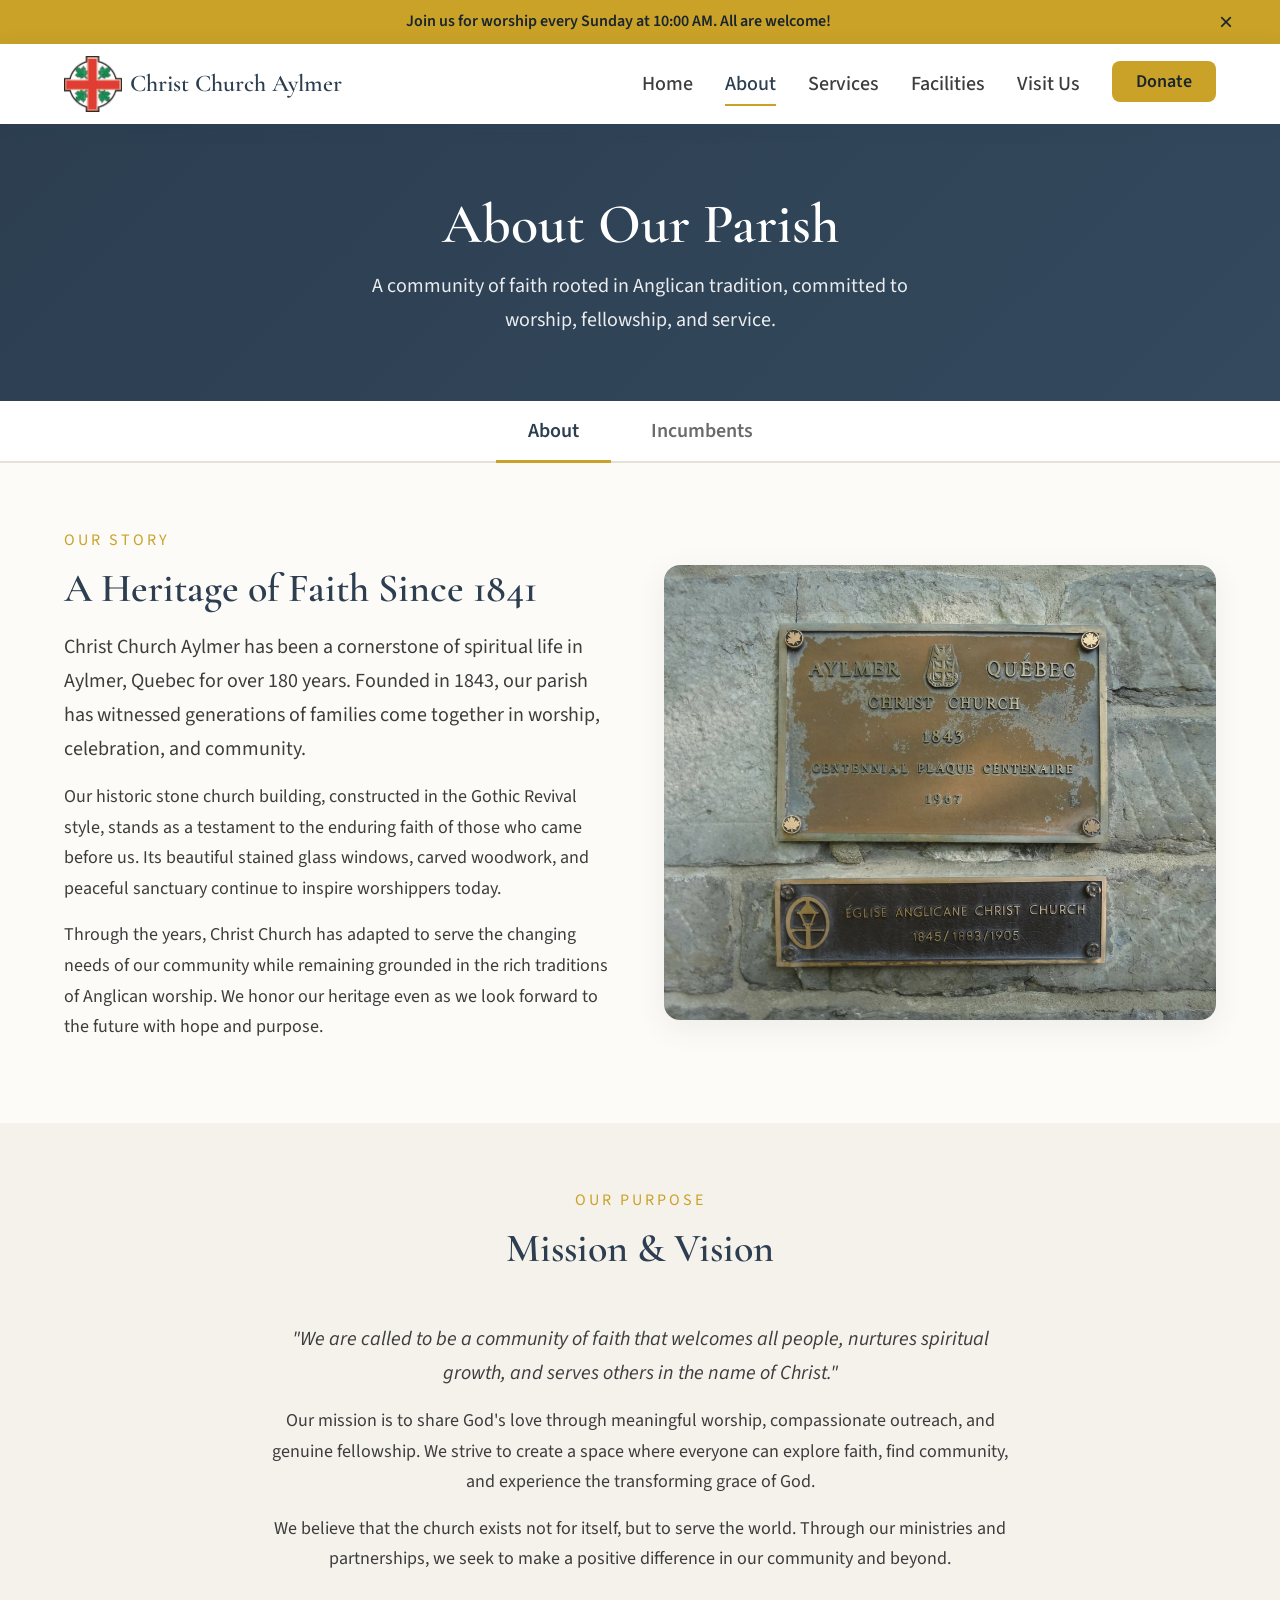
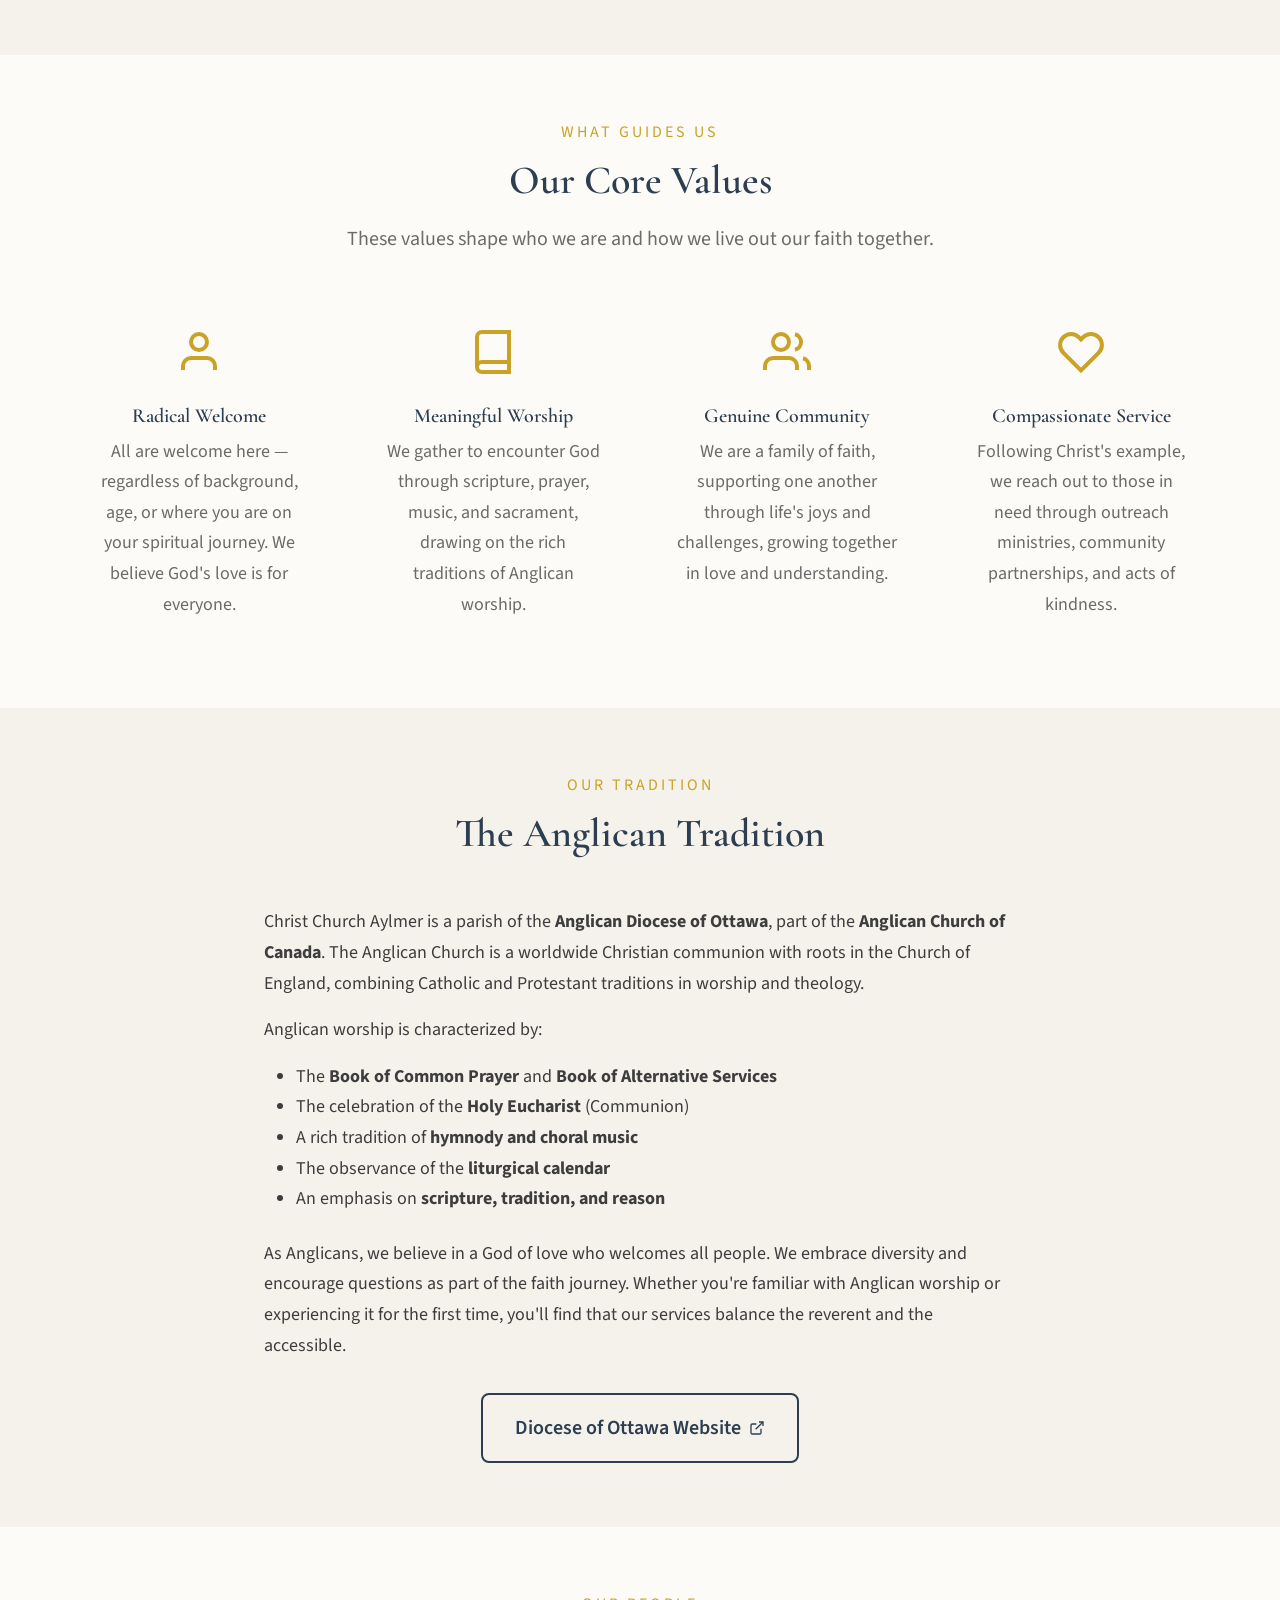
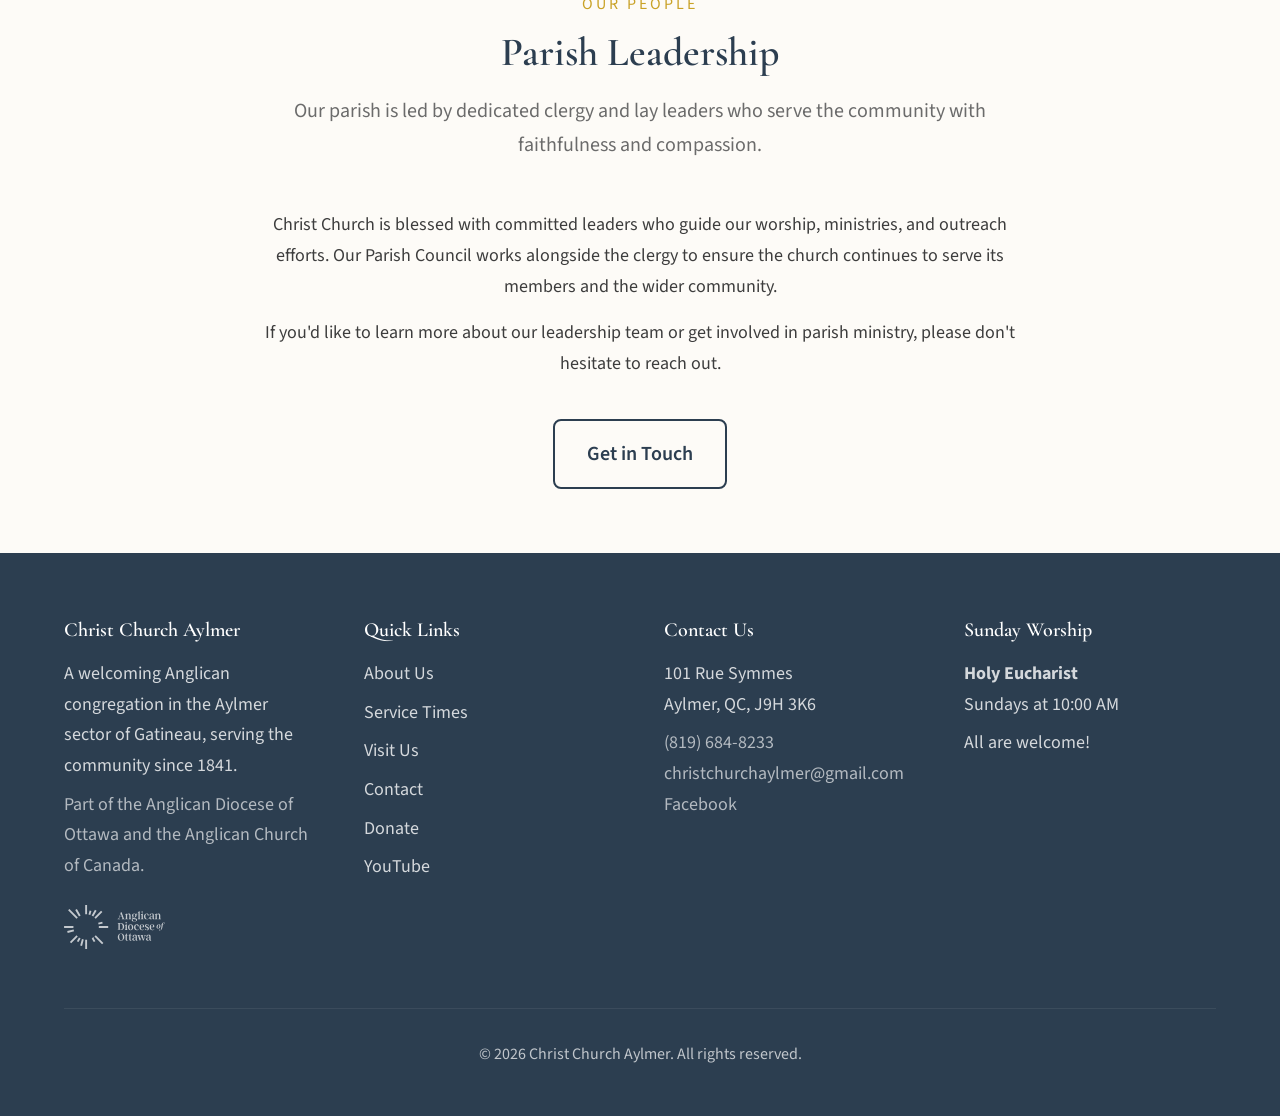
==== about.html @ 8368f5ea "Site updates and add hallempty.jpg Made-with: Cursor" ====
<!DOCTYPE html>
<html lang="en">
<head>
  <meta charset="UTF-8">
  <meta name="viewport" content="width=device-width, initial-scale=1.0">
  <meta name="description" content="Learn about Christ Church Aylmer's history, mission, and values. An Anglican parish serving the Aylmer community since 1841.">

  <title>About Us | Christ Church Aylmer</title>

  <link rel="preconnect" href="https://fonts.googleapis.com">
  <link rel="preconnect" href="https://fonts.gstatic.com" crossorigin>
  <link href="https://fonts.googleapis.com/css2?family=Cormorant+Garamond:wght@400;500;600;700&family=Source+Sans+Pro:wght@400;500;600&display=swap" rel="stylesheet">

  <link rel="stylesheet" href="css/styles.css">

  <link rel="icon" type="image/svg+xml" href="data:image/svg+xml,<svg xmlns='http://www.w3.org/2000/svg' viewBox='0 0 100 100'><text y='.9em' font-size='90'>⛪</text></svg>">
</head>
<body>
  <a href="#main-content" class="skip-link">Skip to main content</a>

  <!-- News alert banner -->
  <div class="alert-banner" role="region" aria-label="News and announcements">
    <div class="alert-banner__inner">
      <p class="alert-banner__text">Join us for worship every Sunday at 10:00 AM. All are welcome!</p>
      <button type="button" class="alert-banner__dismiss" aria-label="Dismiss announcement">
        <span aria-hidden="true">&times;</span>
      </button>
    </div>
  </div>

  <!-- ============================================
       HEADER & NAVIGATION
       ============================================ -->
  <header class="header" role="banner">
    <div class="container header__inner">
      <a href="index.html" class="header__logo" aria-label="Christ Church Aylmer - Home">
        <img src="acc.png" alt="Christ Church Aylmer" class="header__logo-img" width="48" height="48">
        <span class="header__logo-text">Christ Church Aylmer</span>
      </a>

      <nav class="nav" role="navigation" aria-label="Main navigation">
        <ul class="nav__list">
          <li><a href="index.html" class="nav__link">Home</a></li>
          <li><a href="about.html" class="nav__link nav__link--active">About</a></li>
          <li><a href="services.html" class="nav__link">Services</a></li>
          <li><a href="facilities.html" class="nav__link">Facilities</a></li>
          <li><a href="contact.html" class="nav__link">Visit Us</a></li>
          <li><a href="donate.html" class="nav__donate">Donate</a></li>
        </ul>
      </nav>

      <button
        class="menu-toggle"
        aria-expanded="false"
        aria-controls="mobile-nav"
        aria-label="Toggle menu"
      >
        <span class="menu-toggle__bar"></span>
        <span class="menu-toggle__bar"></span>
        <span class="menu-toggle__bar"></span>
      </button>
    </div>

    <nav id="mobile-nav" class="mobile-nav" role="navigation" aria-label="Mobile navigation">
      <ul class="mobile-nav__list">
        <li><a href="index.html" class="mobile-nav__link">Home</a></li>
        <li><a href="about.html" class="mobile-nav__link mobile-nav__link--active">About</a></li>
        <li><a href="services.html" class="mobile-nav__link">Services</a></li>
        <li><a href="facilities.html" class="mobile-nav__link">Facilities</a></li>
        <li><a href="contact.html" class="mobile-nav__link">Visit Us</a></li>
        <li><a href="donate.html" class="mobile-nav__donate">Donate</a></li>
      </ul>
    </nav>
  </header>

  <!-- ============================================
       MAIN CONTENT
       ============================================ -->
  <main id="main-content">

    <!-- Page Hero -->
    <section class="page-hero">
      <div class="container">
        <h1 class="page-hero__title">About Our Parish</h1>
        <p class="page-hero__description">
          A community of faith rooted in Anglican tradition, committed to worship, fellowship, and service.
        </p>
      </div>
    </section>

    <!-- Tab Navigation -->
    <div class="about-tabs" role="tablist" aria-label="About page sections">
      <div class="container about-tabs__inner">
        <button class="about-tabs__tab about-tabs__tab--active" role="tab" aria-selected="true" aria-controls="tab-about" id="tab-btn-about">About</button>
        <button class="about-tabs__tab" role="tab" aria-selected="false" aria-controls="tab-incumbents" id="tab-btn-incumbents">Incumbents</button>
      </div>
    </div>

    <!-- ============================================
         ABOUT TAB PANEL
         ============================================ -->
    <div id="tab-about" role="tabpanel" aria-labelledby="tab-btn-about" class="about-tab-panel about-tab-panel--active">

    <!-- ============================================
         HISTORY SECTION
         ============================================ -->
    <section class="section" aria-labelledby="history-title">
      <div class="container">
        <div class="about-content">
          <div class="about-content__text animate-on-scroll">
            <p class="section-header__eyebrow">Our Story</p>
            <h2 id="history-title">A Heritage of Faith Since 1841</h2>
            <p class="text-large">
              Christ Church Aylmer has been a cornerstone of spiritual life in Aylmer,
              Quebec for over 180 years. Founded in 1843, our parish has witnessed
              generations of families come together in worship, celebration, and community.
            </p>
            <p>
              Our historic stone church building, constructed in the Gothic Revival style,
              stands as a testament to the enduring faith of those who came before us.
              Its beautiful stained glass windows, carved woodwork, and peaceful sanctuary
              continue to inspire worshippers today.
            </p>
            <p>
              Through the years, Christ Church has adapted to serve the changing needs
              of our community while remaining grounded in the rich traditions of
              Anglican worship. We honor our heritage even as we look forward to
              the future with hope and purpose.
            </p>
          </div>
          <div class="about-content__image animate-on-scroll">
            <img src="about image.jpg" alt="Historic plaques on Christ Church Aylmer showing the church's founding dates and centennial commemoration" />
          </div>
        </div>
      </div>
    </section>

    <!-- ============================================
         MISSION SECTION
         ============================================ -->
    <section class="section section--alt" aria-labelledby="mission-title">
      <div class="container container--narrow">
        <div class="section-header">
          <p class="section-header__eyebrow">Our Purpose</p>
          <h2 id="mission-title" class="section-header__title">Mission & Vision</h2>
        </div>
        <div class="text-center animate-on-scroll">
          <p class="text-large">
            <em>
              "We are called to be a community of faith that welcomes all people,
              nurtures spiritual growth, and serves others in the name of Christ."
            </em>
          </p>
          <p>
            Our mission is to share God's love through meaningful worship,
            compassionate outreach, and genuine fellowship. We strive to create
            a space where everyone can explore faith, find community, and
            experience the transforming grace of God.
          </p>
          <p>
            We believe that the church exists not for itself, but to serve the
            world. Through our ministries and partnerships, we seek to make a
            positive difference in our community and beyond.
          </p>
        </div>
      </div>
    </section>

    <!-- ============================================
         VALUES SECTION
         ============================================ -->
    <section class="section" aria-labelledby="values-title">
      <div class="container">
        <div class="section-header">
          <p class="section-header__eyebrow">What Guides Us</p>
          <h2 id="values-title" class="section-header__title">Our Core Values</h2>
          <p class="section-header__description">
            These values shape who we are and how we live out our faith together.
          </p>
        </div>

        <div class="values-grid">
          <!-- Welcome -->
          <div class="value-item animate-on-scroll">
            <svg class="value-item__icon" viewBox="0 0 24 24" fill="none" stroke="currentColor" stroke-width="2" aria-hidden="true">
              <path d="M20 21v-2a4 4 0 0 0-4-4H8a4 4 0 0 0-4 4v2"/>
              <circle cx="12" cy="7" r="4"/>
            </svg>
            <h3 class="value-item__title">Radical Welcome</h3>
            <p class="value-item__text">
              All are welcome here — regardless of background, age, or where you are
              on your spiritual journey. We believe God's love is for everyone.
            </p>
          </div>

          <!-- Worship -->
          <div class="value-item animate-on-scroll">
            <svg class="value-item__icon" viewBox="0 0 24 24" fill="none" stroke="currentColor" stroke-width="2" aria-hidden="true">
              <path d="M4 19.5A2.5 2.5 0 0 1 6.5 17H20"/>
              <path d="M6.5 2H20v20H6.5A2.5 2.5 0 0 1 4 19.5v-15A2.5 2.5 0 0 1 6.5 2z"/>
            </svg>
            <h3 class="value-item__title">Meaningful Worship</h3>
            <p class="value-item__text">
              We gather to encounter God through scripture, prayer, music, and sacrament,
              drawing on the rich traditions of Anglican worship.
            </p>
          </div>

          <!-- Community -->
          <div class="value-item animate-on-scroll">
            <svg class="value-item__icon" viewBox="0 0 24 24" fill="none" stroke="currentColor" stroke-width="2" aria-hidden="true">
              <path d="M17 21v-2a4 4 0 0 0-4-4H5a4 4 0 0 0-4 4v2"/>
              <circle cx="9" cy="7" r="4"/>
              <path d="M23 21v-2a4 4 0 0 0-3-3.87"/>
              <path d="M16 3.13a4 4 0 0 1 0 7.75"/>
            </svg>
            <h3 class="value-item__title">Genuine Community</h3>
            <p class="value-item__text">
              We are a family of faith, supporting one another through life's joys
              and challenges, growing together in love and understanding.
            </p>
          </div>

          <!-- Service -->
          <div class="value-item animate-on-scroll">
            <svg class="value-item__icon" viewBox="0 0 24 24" fill="none" stroke="currentColor" stroke-width="2" aria-hidden="true">
              <path d="M20.84 4.61a5.5 5.5 0 0 0-7.78 0L12 5.67l-1.06-1.06a5.5 5.5 0 0 0-7.78 7.78l1.06 1.06L12 21.23l7.78-7.78 1.06-1.06a5.5 5.5 0 0 0 0-7.78z"/>
            </svg>
            <h3 class="value-item__title">Compassionate Service</h3>
            <p class="value-item__text">
              Following Christ's example, we reach out to those in need through
              outreach ministries, community partnerships, and acts of kindness.
            </p>
          </div>
        </div>
      </div>
    </section>

    <!-- ============================================
         DENOMINATION SECTION
         ============================================ -->
    <section class="section section--alt" aria-labelledby="denomination-title">
      <div class="container container--narrow">
        <div class="section-header">
          <p class="section-header__eyebrow">Our Tradition</p>
          <h2 id="denomination-title" class="section-header__title">The Anglican Tradition</h2>
        </div>
        <div class="animate-on-scroll">
          <p>
            Christ Church Aylmer is a parish of the <strong>Anglican Diocese of Ottawa</strong>,
            part of the <strong>Anglican Church of Canada</strong>. The Anglican Church is a
            worldwide Christian communion with roots in the Church of England, combining
            Catholic and Protestant traditions in worship and theology.
          </p>
          <p>
            Anglican worship is characterized by:
          </p>
          <ul style="margin-left: var(--space-xl); margin-bottom: var(--space-lg);">
            <li>The <strong>Book of Common Prayer</strong> and <strong>Book of Alternative Services</strong></li>
            <li>The celebration of the <strong>Holy Eucharist</strong> (Communion)</li>
            <li>A rich tradition of <strong>hymnody and choral music</strong></li>
            <li>The observance of the <strong>liturgical calendar</strong></li>
            <li>An emphasis on <strong>scripture, tradition, and reason</strong></li>
          </ul>
          <p>
            As Anglicans, we believe in a God of love who welcomes all people.
            We embrace diversity and encourage questions as part of the faith journey.
            Whether you're familiar with Anglican worship or experiencing it for the
            first time, you'll find that our services balance the reverent and the
            accessible.
          </p>
          <div class="text-center mt-xl">
            <a href="https://ottawa.anglican.ca" target="_blank" rel="noopener noreferrer" class="btn btn--outline">
              Diocese of Ottawa Website
              <svg width="16" height="16" viewBox="0 0 24 24" fill="none" stroke="currentColor" stroke-width="2" aria-hidden="true">
                <path d="M18 13v6a2 2 0 0 1-2 2H5a2 2 0 0 1-2-2V8a2 2 0 0 1 2-2h6"/>
                <polyline points="15 3 21 3 21 9"/>
                <line x1="10" y1="14" x2="21" y2="3"/>
              </svg>
            </a>
          </div>
        </div>
      </div>
    </section>

    <!-- ============================================
         LEADERSHIP SECTION (Optional - can be expanded)
         ============================================ -->
    <section class="section" aria-labelledby="leadership-title">
      <div class="container container--narrow">
        <div class="section-header">
          <p class="section-header__eyebrow">Our People</p>
          <h2 id="leadership-title" class="section-header__title">Parish Leadership</h2>
          <p class="section-header__description">
            Our parish is led by dedicated clergy and lay leaders who serve
            the community with faithfulness and compassion.
          </p>
        </div>
        <div class="text-center animate-on-scroll">
          <p>
            Christ Church is blessed with committed leaders who guide our worship,
            ministries, and outreach efforts. Our Parish Council works alongside
            the clergy to ensure the church continues to serve its members and
            the wider community.
          </p>
          <p>
            If you'd like to learn more about our leadership team or get involved
            in parish ministry, please don't hesitate to reach out.
          </p>
          <a href="contact.html" class="btn btn--outline mt-lg">Get in Touch</a>
        </div>
      </div>
    </section>

    </div><!-- end tab-about -->

    <!-- ============================================
         INCUMBENTS TAB PANEL
         ============================================ -->
    <div id="tab-incumbents" role="tabpanel" aria-labelledby="tab-btn-incumbents" class="about-tab-panel" hidden>
      <section class="section" aria-labelledby="incumbents-title">
        <div class="container">
          <div class="section-header">
            <p class="section-header__eyebrow">Our People</p>
            <h2 id="incumbents-title" class="section-header__title">Incumbents</h2>
            <p class="section-header__description">
              The clergy and lay leaders who have guided and continue to guide our parish community.
            </p>
          </div>

          <div class="incumbents-grid">
            <!-- The Venerable Christopher Dunn -->
            <article class="incumbent-card animate-on-scroll">
              <div class="incumbent-card__image">
                <img src="image0.jpeg" alt="The Venerable Christopher Dunn">
              </div>
              <div class="incumbent-card__body">
                <h3 class="incumbent-card__name">The Venerable Christopher Dunn</h3>
                <p class="incumbent-card__role">Priest</p>
                <p class="incumbent-card__bio">
                  Chris was born in England but raised in Sarnia, Ontario. He attended Huron University College in London, Ontario where he received his B.A. and M.Div. Chris was ordained to the Diaconate in 1981, and his first assignment was as Missionary-in-Charge of the Parish of Inukjuak, Quebec, in the Diocese of the Arctic. Chris came to the Diocese of Ottawa and was ordained to the Priesthood in 1982.
                </p>
                <p class="incumbent-card__bio">
                  Chris has served in several parishes of the Diocese of Ottawa including Stafford, Bearbrook-Vars-Russell, St. Mary's Russell, Metcalfe, Vernon and Greely, St. John the Baptist Church (Kars), Trinity Church (Ottawa), and All Saints' Westboro (Ottawa). He also worked for the Shepherds of Good Hope in Ottawa in their shelter and support programs before becoming Director of Personnel.
                </p>
                <p class="incumbent-card__bio">
                  In addition to parish work he provided an Anglican presence at Carleton University and was Chair of the Board and the Council of the Carleton Ecumenical Chaplaincy. He has served the Diocese of Ottawa as the Archdeacon of Ottawa Centre and more recently as the Archdeacon of Ottawa West. He served as the Incumbent of All Saints' Westboro (Ottawa) from 2008 until his retirement in April of 2023. He is known for using his puppets in ministry with children and for his photography found in issues of the Diocesan Crosstalk newspaper.
                </p>
                <p class="incumbent-card__bio">
                  Chris is married to Blanche, and they have four children and eight grandchildren.
                </p>
              </div>
            </article>

            <!-- David Irving -->
            <article class="incumbent-card animate-on-scroll">
              <div class="incumbent-card__image">
                <img src="my%20photo.jpeg" alt="David Irving, Organist and Choir Director at Christ Church Aylmer">
              </div>
              <div class="incumbent-card__body">
                <h3 class="incumbent-card__name">David Irving</h3>
                <p class="incumbent-card__role">Organist & Choir Director</p>
                <p class="incumbent-card__bio">
                  David is a versatile musician and composer from the Chelsea area. He is a graduate of Boston's Berklee College of Music and also studied at Banff and York Universities. He has taught music at Carleton University, Philemon Wright High School and now his own music studio. For the last 27 years he has been the resident organist and choir director at Christ Church Aylmer.
                </p>
                <div class="incumbent-card__secondary-image">
                  <img src="piano%20pic.jpg" alt="David Irving at the piano">
                </div>
              </div>
            </article>

          </div>
        </div>
      </section>
    </div><!-- end tab-incumbents -->

  </main>

  <!-- ============================================
       FOOTER
       ============================================ -->
  <footer class="footer" role="contentinfo">
    <div class="container">
      <div class="footer__grid">
        <div class="footer__section">
          <h4>Christ Church Aylmer</h4>
          <p>
            A welcoming Anglican congregation in the Aylmer sector of Gatineau,
            serving the community since 1841.
          </p>
          <p>
            <a href="https://ottawa.anglican.ca/" target="_blank" rel="noopener noreferrer">Part of the Anglican Diocese of Ottawa and the Anglican Church of Canada.</a>
          </p>
          <a href="https://ottawa.anglican.ca/" target="_blank" rel="noopener noreferrer" class="footer__ado-logo-link">
            <img src="ado-int-rgb-pos.svg" alt="Anglican Diocese of Ottawa" class="footer__ado-logo">
          </a>
        </div>

        <div class="footer__section">
          <h4>Quick Links</h4>
          <ul class="footer__links">
            <li><a href="about.html">About Us</a></li>
            <li><a href="services.html">Service Times</a></li>
            <li><a href="contact.html">Visit Us</a></li>
            <li><a href="contact.html#contact-form">Contact</a></li>
            <li><a href="donate.html">Donate</a></li>
            <li><a href="https://www.youtube.com/@christchurchaylmer" target="_blank" rel="noopener noreferrer">YouTube</a></li>
          </ul>
        </div>

        <div class="footer__section">
          <h4>Contact Us</h4>
          <p>101 Rue Symmes<br>Aylmer, QC, J9H 3K6</p>
          <p>
            <a href="tel:+18196848233">(819) 684-8233</a><br>
            <a href="mailto:christchurchaylmer@gmail.com">christchurchaylmer@gmail.com</a><br>
            <a href="https://www.facebook.com/christchurchaylmer" target="_blank" rel="noopener noreferrer">Facebook</a>
          </p>
        </div>

        <div class="footer__section">
          <h4>Sunday Worship</h4>
          <p>
            <strong>Holy Eucharist</strong><br>
            Sundays at 10:00 AM
          </p>
          <p>All are welcome!</p>
        </div>
      </div>

      <div class="footer__bottom">
        <p>&copy; <span id="current-year">2025</span> Christ Church Aylmer. All rights reserved.</p>
      </div>
    </div>
  </footer>

  <script src="js/main.js"></script>
</body>
</html>
---- css/styles.css ----
/*
 * Christ Church Aylmer - Main Stylesheet
 *
 * Design Philosophy:
 * - Calm, spiritual aesthetic with warm neutrals
 * - Large, readable typography for accessibility
 * - Generous whitespace for visual breathing room
 * - Subtle animations that don't distract
 * - Mobile-first responsive design
 *
 * Color Palette:
 * - Primary: Deep warm navy (#2C3E50) - trust, tradition
 * - Accent: Soft gold (#C9A227) - warmth, welcome
 * - Background: Warm white (#FDFBF7) - calm, clean
 * - Text: Charcoal (#3D3D3D) - readable, soft
 */

/* ============================================
   CSS CUSTOM PROPERTIES (Design Tokens)
   ============================================ */
:root {
  /* Colors */
  --color-primary: #2C3E50;
  --color-primary-light: #34495E;
  --color-primary-dark: #1a252f;
  --color-accent: #C9A227;
  --color-accent-light: #D4B24A;
  --color-accent-dark: #A8871F;

  --color-background: #FDFBF7;
  --color-background-alt: #F5F2EC;
  --color-surface: #FFFFFF;

  --color-text: #3D3D3D;
  --color-text-light: #6B6B6B;
  --color-text-inverse: #FFFFFF;

  --color-border: #E5E1D8;
  --color-shadow: rgba(44, 62, 80, 0.08);

  /* Typography */
  --font-heading: 'Cormorant Garamond', Georgia, serif;
  --font-body: 'Source Sans Pro', -apple-system, BlinkMacSystemFont, sans-serif;

  /* Font Sizes - Using clamp for fluid typography */
  --text-xs: clamp(0.75rem, 0.7rem + 0.25vw, 0.875rem);
  --text-sm: clamp(0.875rem, 0.8rem + 0.35vw, 1rem);
  --text-base: clamp(1rem, 0.9rem + 0.5vw, 1.125rem);
  --text-lg: clamp(1.125rem, 1rem + 0.6vw, 1.25rem);
  --text-xl: clamp(1.25rem, 1.1rem + 0.75vw, 1.5rem);
  --text-2xl: clamp(1.5rem, 1.2rem + 1.5vw, 2rem);
  --text-3xl: clamp(1.875rem, 1.4rem + 2.25vw, 2.5rem);
  --text-4xl: clamp(2.25rem, 1.6rem + 3.25vw, 3.5rem);

  /* Spacing */
  --space-xs: 0.25rem;
  --space-sm: 0.5rem;
  --space-md: 1rem;
  --space-lg: 1.5rem;
  --space-xl: 2rem;
  --space-2xl: 3rem;
  --space-3xl: 4rem;
  --space-4xl: 6rem;

  /* Layout */
  --max-width: 1200px;
  --max-width-narrow: 800px;
  --header-height: 80px;
  --border-radius: 8px;
  --border-radius-lg: 16px;

  /* Transitions */
  --transition-fast: 150ms ease;
  --transition-base: 250ms ease;
  --transition-slow: 400ms ease;
}

/* ============================================
   RESET & BASE STYLES
   ============================================ */
*,
*::before,
*::after {
  box-sizing: border-box;
  margin: 0;
  padding: 0;
}

html {
  scroll-behavior: smooth;
  /* Prevent font size inflation on mobile */
  -webkit-text-size-adjust: 100%;
}

body {
  font-family: var(--font-body);
  font-size: var(--text-base);
  line-height: 1.7;
  color: var(--color-text);
  background-color: var(--color-background);
  /* Improve text rendering */
  -webkit-font-smoothing: antialiased;
  -moz-osx-font-smoothing: grayscale;
}

/* Skip to main content link for accessibility */
.skip-link {
  position: absolute;
  top: -100%;
  left: 50%;
  transform: translateX(-50%);
  padding: var(--space-sm) var(--space-md);
  background: var(--color-primary);
  color: var(--color-text-inverse);
  text-decoration: none;
  border-radius: var(--border-radius);
  z-index: 9999;
  transition: top var(--transition-fast);
}

.skip-link:focus {
  top: var(--space-md);
}

/* ============================================
   NEWS ALERT BANNER
   ============================================ */
.alert-banner {
  width: 100%;
  background: var(--color-accent);
  color: var(--color-primary-dark);
  padding: var(--space-sm) var(--space-lg);
  text-align: center;
  position: relative;
  max-height: 140px;
  transition: max-height var(--transition-base), padding var(--transition-base), opacity var(--transition-base);
  overflow: hidden;
}

.alert-banner--dismissed {
  max-height: 0;
  padding-top: 0;
  padding-bottom: 0;
  opacity: 0;
}

.alert-banner__inner {
  display: flex;
  align-items: center;
  justify-content: center;
  flex-wrap: wrap;
  gap: var(--space-md);
  max-width: var(--max-width);
  margin: 0 auto;
}

.alert-banner__text {
  margin: 0;
  font-size: var(--text-sm);
  font-weight: 600;
  flex: 1;
  min-width: 200px;
}

/* Newsletter form (home page banner) */
.alert-banner__newsletter {
  display: flex;
  align-items: center;
  gap: var(--space-sm);
  flex-shrink: 0;
}

.alert-banner__input {
  padding: var(--space-xs) var(--space-sm);
  font-size: var(--text-sm);
  font-family: var(--font-body);
  border: 1px solid var(--color-primary-dark);
  border-radius: var(--border-radius);
  background: var(--color-surface);
  color: var(--color-primary-dark);
  min-width: 180px;
}

.alert-banner__input::placeholder {
  color: var(--color-text-light);
}

.alert-banner__input:focus {
  outline: none;
  border-color: var(--color-primary);
  box-shadow: 0 0 0 2px rgba(44, 62, 80, 0.2);
}

.alert-banner__submit {
  padding: var(--space-xs) var(--space-md);
  font-size: var(--text-xs);
  font-weight: 600;
  font-family: var(--font-body);
  color: var(--color-accent);
  background: var(--color-primary-dark);
  border: none;
  border-radius: var(--border-radius);
  cursor: pointer;
  white-space: nowrap;
  transition: background var(--transition-fast), color var(--transition-fast);
}

.alert-banner__submit:hover,
.alert-banner__submit:focus {
  background: var(--color-primary);
  color: var(--color-text-inverse);
}

.alert-banner__submit:focus-visible {
  outline: 2px solid var(--color-primary-dark);
  outline-offset: 2px;
}

@media (max-width: 700px) {
  .alert-banner {
    display: none;
  }
}

.alert-banner__dismiss {
  flex-shrink: 0;
  display: flex;
  align-items: center;
  justify-content: center;
  width: 28px;
  height: 28px;
  padding: 0;
  background: transparent;
  border: none;
  color: var(--color-primary-dark);
  font-size: 1.5rem;
  line-height: 1;
  cursor: pointer;
  border-radius: var(--border-radius);
  transition: background var(--transition-fast), color var(--transition-fast);
}

.alert-banner__dismiss:hover,
.alert-banner__dismiss:focus {
  background: rgba(0, 0, 0, 0.1);
  color: var(--color-primary-dark);
}

.alert-banner__dismiss:focus-visible {
  outline: 2px solid var(--color-primary-dark);
  outline-offset: 2px;
}

img {
  max-width: 100%;
  height: auto;
  display: block;
}

a {
  color: var(--color-primary);
  text-decoration: none;
  transition: color var(--transition-fast);
}

a:hover,
a:focus {
  color: var(--color-accent);
}

/* Focus styles for accessibility */
a:focus-visible,
button:focus-visible,
input:focus-visible,
textarea:focus-visible,
select:focus-visible {
  outline: 3px solid var(--color-accent);
  outline-offset: 2px;
}

/* ============================================
   TYPOGRAPHY
   ============================================ */
h1, h2, h3, h4, h5, h6 {
  font-family: var(--font-heading);
  font-weight: 600;
  line-height: 1.3;
  color: var(--color-primary);
  margin-bottom: var(--space-md);
}

h1 { font-size: var(--text-4xl); }
h2 { font-size: var(--text-3xl); }
h3 { font-size: var(--text-2xl); }
h4 { font-size: var(--text-xl); }
h5 { font-size: var(--text-lg); }
h6 { font-size: var(--text-base); }

p {
  margin-bottom: var(--space-md);
}

.text-large {
  font-size: var(--text-lg);
}

.text-small {
  font-size: var(--text-sm);
}

.text-center { text-align: center; }
.text-light { color: var(--color-text-light); }

/* ============================================
   LAYOUT UTILITIES
   ============================================ */
.container {
  width: 100%;
  max-width: var(--max-width);
  margin: 0 auto;
  padding: 0 var(--space-lg);
}

.container--narrow {
  max-width: var(--max-width-narrow);
}

.section {
  padding: var(--space-3xl) 0;
}

.section--alt {
  background-color: var(--color-background-alt);
}

.section--with-background {
  position: relative;
  background-image: url('../church-winter_orig.jpg');
  background-size: cover;
  background-position: center;
  background-repeat: no-repeat;
  background-attachment: fixed;
}

.section--with-background::before {
  content: '';
  position: absolute;
  top: 0;
  left: 0;
  right: 0;
  bottom: 0;
  background: rgba(253, 251, 247, 0.5);
  z-index: 0;
}

.section--with-background > .container {
  position: relative;
  z-index: 1;
}

/* Flexbox utilities */
.flex {
  display: flex;
}

.flex-wrap {
  flex-wrap: wrap;
}

.items-center {
  align-items: center;
}

.justify-between {
  justify-content: space-between;
}

.justify-center {
  justify-content: center;
}

.gap-sm { gap: var(--space-sm); }
.gap-md { gap: var(--space-md); }
.gap-lg { gap: var(--space-lg); }
.gap-xl { gap: var(--space-xl); }

/* Grid utilities */
.grid {
  display: grid;
  gap: var(--space-xl);
}

.grid-2 {
  grid-template-columns: repeat(auto-fit, minmax(280px, 1fr));
}

.grid-3 {
  grid-template-columns: repeat(auto-fit, minmax(300px, 1fr));
}

/* YouTube embed (home page, above All Are Welcome Here) */
.youtube-embed {
  text-align: center;
}

.youtube-embed__wrapper {
  position: relative;
  width: 100%;
  max-width: 720px;
  margin: 0 auto var(--space-xl);
  border-radius: var(--border-radius-lg);
  overflow: hidden;
  box-shadow: 0 8px 30px var(--color-shadow);
  background: var(--color-primary-dark);
  aspect-ratio: 16 / 9;
}

.youtube-embed__wrapper iframe {
  position: absolute;
  top: 0;
  left: 0;
  width: 100%;
  height: 100%;
  border: 0;
}

.youtube-embed__btn {
  display: inline-flex;
  align-items: center;
  gap: var(--space-sm);
}

.youtube-embed__btn svg {
  flex-shrink: 0;
}

/* ============================================
   HEADER & NAVIGATION
   ============================================ */
.header {
  position: sticky;
  top: 0;
  left: 0;
  right: 0;
  height: var(--header-height);
  background: var(--color-surface);
  box-shadow: 0 2px 20px var(--color-shadow);
  z-index: 1000;
}

.header__inner {
  display: flex;
  align-items: center;
  justify-content: space-between;
  height: 100%;
}

.header__logo {
  display: flex;
  align-items: center;
  gap: var(--space-sm);
  font-family: var(--font-heading);
  font-size: var(--text-xl);
  font-weight: 600;
  color: var(--color-primary);
  text-decoration: none;
}

.header__logo:hover {
  color: var(--color-primary);
}

.header__logo-text {
  font-family: var(--font-heading);
  font-size: var(--text-xl);
  font-weight: 600;
  color: var(--color-primary);
}

.header__logo-img {
  display: block;
  height: 56px;
  width: auto;
  object-fit: contain;
}

/* Desktop Navigation */
.nav {
  display: none;
}

.nav__list {
  display: flex;
  list-style: none;
  gap: var(--space-xl);
}

.nav__link {
  font-size: var(--text-lg);
  font-weight: 500;
  color: var(--color-text);
  padding: var(--space-sm) 0;
  position: relative;
}

.nav__link::after {
  content: '';
  position: absolute;
  bottom: 0;
  left: 0;
  width: 0;
  height: 2px;
  background: var(--color-accent);
  transition: width var(--transition-base);
}

.nav__link:hover::after,
.nav__link--active::after {
  width: 100%;
}

.nav__link:hover,
.nav__link--active {
  color: var(--color-primary);
}

.nav__donate {
  background: var(--color-accent);
  color: var(--color-primary-dark);
  padding: var(--space-sm) var(--space-lg);
  border-radius: var(--border-radius);
  font-weight: 600;
  font-size: var(--text-base);
  transition: all var(--transition-base);
}

.nav__donate:hover {
  background: var(--color-accent-light);
  color: var(--color-primary-dark);
  transform: translateY(-2px);
  box-shadow: 0 4px 12px rgba(201, 162, 39, 0.3);
}

/* Mobile Menu Toggle */
.menu-toggle {
  display: flex;
  flex-direction: column;
  justify-content: center;
  gap: 6px;
  width: 44px;
  height: 44px;
  padding: 10px;
  background: transparent;
  border: none;
  cursor: pointer;
  z-index: 1001;
}

.menu-toggle__bar {
  width: 24px;
  height: 2px;
  background: var(--color-primary);
  border-radius: 2px;
  transition: transform var(--transition-base), opacity var(--transition-base);
}

.menu-toggle[aria-expanded="true"] .menu-toggle__bar:nth-child(1) {
  transform: translateY(8px) rotate(45deg);
}

.menu-toggle[aria-expanded="true"] .menu-toggle__bar:nth-child(2) {
  opacity: 0;
}

.menu-toggle[aria-expanded="true"] .menu-toggle__bar:nth-child(3) {
  transform: translateY(-8px) rotate(-45deg);
}

/* Mobile Navigation */
.mobile-nav {
  position: fixed;
  top: var(--header-height);
  left: 0;
  right: 0;
  bottom: 0;
  background: var(--color-surface);
  padding: var(--space-xl);
  transform: translateX(100%);
  transition: transform var(--transition-base);
  overflow-y: auto;
}

.mobile-nav--open {
  transform: translateX(0);
}

.mobile-nav__list {
  list-style: none;
}

.mobile-nav__link {
  display: block;
  font-size: var(--text-xl);
  font-weight: 500;
  color: var(--color-text);
  padding: var(--space-md) 0;
  border-bottom: 1px solid var(--color-border);
}

.mobile-nav__link:hover,
.mobile-nav__link--active {
  color: var(--color-accent);
}

.mobile-nav__donate {
  display: block;
  background: var(--color-accent);
  color: var(--color-primary-dark);
  font-weight: 600;
  font-size: var(--text-xl);
  padding: var(--space-md) 0;
  border-bottom: 1px solid var(--color-border);
  text-align: center;
  border-radius: var(--border-radius);
  margin-top: var(--space-sm);
}

.mobile-nav__donate:hover {
  background: var(--color-accent-light);
  color: var(--color-primary-dark);
}

/* Desktop breakpoint */
@media (min-width: 768px) {
  .nav {
    display: block;
  }

  .menu-toggle,
  .mobile-nav {
    display: none;
  }
}

/* ============================================
   HERO SECTION
   ============================================ */
.hero {
  position: relative;
  min-height: calc(100vh - var(--header-height));
  display: flex;
  align-items: center;
  background-image: url('../christ-church-aylmer-aylmer-gatineau-october-18-2023-0021_orig.jpg');
  background-size: cover;
  background-position: center;
  background-repeat: no-repeat;
  color: var(--color-text-inverse);
  overflow: hidden;
}

/* Dark overlay for text readability */
.hero::before {
  content: '';
  position: absolute;
  top: 0;
  left: 0;
  right: 0;
  bottom: 0;
  background: rgba(44, 62, 80, 0.6);
  z-index: 0;
}

.hero__content {
  position: relative;
  z-index: 1;
  width: 100%;
  text-align: center;
  padding: var(--space-2xl) 0;
}

.hero__welcome {
  font-size: var(--text-lg);
  text-transform: uppercase;
  letter-spacing: 3px;
  color: var(--color-accent);
  margin-bottom: var(--space-md);
  opacity: 0;
  animation: fadeInUp 0.6s ease forwards;
}

.hero__title {
  font-family: var(--font-heading);
  font-size: var(--text-4xl);
  font-weight: 700;
  color: var(--color-text-inverse);
  margin-bottom: var(--space-lg);
  opacity: 0;
  animation: fadeInUp 0.6s ease 0.1s forwards;
}

.hero__tagline {
  font-size: var(--text-xl);
  max-width: 600px;
  margin: 0 auto var(--space-2xl);
  opacity: 0.9;
  opacity: 0;
  animation: fadeInUp 0.6s ease 0.2s forwards;
}

@media (max-width: 768px) {
  .hero .container {
    padding-left: var(--space-2xl);
    padding-right: var(--space-2xl);
  }
}

/* Essential Info Box - Critical UX element */
.hero__essentials {
  display: grid;
  grid-template-columns: 1fr;
  gap: var(--space-lg);
  max-width: 800px;
  margin: 0 auto var(--space-2xl);
  padding: var(--space-xl);
  background: rgba(255, 255, 255, 0.1);
  backdrop-filter: blur(10px);
  border-radius: var(--border-radius-lg);
  border: 1px solid rgba(255, 255, 255, 0.15);
  opacity: 0;
  animation: fadeInUp 0.6s ease 0.3s forwards;
}

@media (min-width: 600px) {
  .hero__essentials {
    grid-template-columns: 1fr 1fr;
  }
}

.hero__essential-item {
  text-align: center;
  padding: var(--space-md);
}

.hero__essential-item:first-child {
  grid-column: 1 / -1;
}

@media (min-width: 600px) {
  .hero__essential-item:first-child {
    grid-column: auto;
  }
}

.hero__essential-icon {
  width: 32px;
  height: 32px;
  margin: 0 auto var(--space-sm);
  color: var(--color-accent);
}

.hero__essential-label {
  font-size: var(--text-sm);
  text-transform: uppercase;
  letter-spacing: 2px;
  color: rgba(255, 255, 255, 0.7);
  margin-bottom: var(--space-xs);
}

.hero__essential-value {
  font-size: var(--text-xl);
  font-weight: 600;
}

.hero__essential-value--large {
  font-size: var(--text-2xl);
}

.hero__cta-group {
  display: flex;
  flex-wrap: wrap;
  justify-content: center;
  gap: var(--space-md);
  opacity: 0;
  animation: fadeInUp 0.6s ease 0.4s forwards;
}

/* Hero Newsletter Signup */
.hero__newsletter {
  max-width: 500px;
  margin: var(--space-xl) auto 0;
  text-align: center;
  opacity: 0;
  animation: fadeInUp 0.6s ease 0.5s forwards;
}

.hero__newsletter-label {
  font-size: var(--text-sm);
  text-transform: uppercase;
  letter-spacing: 2px;
  color: rgba(255, 255, 255, 0.7);
  margin-bottom: var(--space-md);
}

.hero__newsletter-form {
  display: flex;
  gap: var(--space-sm);
  justify-content: center;
}

.hero__newsletter-input {
  flex: 1;
  padding: var(--space-md) var(--space-lg);
  font-family: var(--font-body);
  font-size: var(--text-base);
  color: var(--color-text);
  background: rgba(255, 255, 255, 0.95);
  border: 2px solid transparent;
  border-radius: var(--border-radius);
  transition: border-color var(--transition-fast), box-shadow var(--transition-fast);
}

.hero__newsletter-input::placeholder {
  color: var(--color-text-light);
}

.hero__newsletter-input:focus {
  outline: none;
  border-color: var(--color-accent);
  box-shadow: 0 0 0 3px rgba(201, 162, 39, 0.3);
}

.hero__newsletter-btn {
  flex-shrink: 0;
}

.hero__newsletter-success {
  display: none;
  align-items: center;
  justify-content: center;
  gap: var(--space-sm);
  font-size: var(--text-lg);
  font-weight: 600;
  color: var(--color-accent);
}

.hero__newsletter.hero__newsletter--submitted .hero__newsletter-form {
  display: none;
}

.hero__newsletter.hero__newsletter--submitted .hero__newsletter-success {
  display: flex;
}

.hero__newsletter-check {
  display: inline-flex;
  align-items: center;
  justify-content: center;
  width: 2rem;
  height: 2rem;
  border-radius: 50%;
  background: var(--color-accent);
  color: var(--color-primary-dark);
  font-size: 1.25rem;
  line-height: 1;
}

.hero__newsletter-iframe {
  position: absolute;
  width: 1px;
  height: 1px;
  border: 0;
  clip: rect(0, 0, 0, 0);
  overflow: hidden;
}

@media (max-width: 500px) {
  .hero__newsletter-form {
    flex-direction: column;
  }
}

/* ============================================
   BUTTONS
   ============================================ */
.btn {
  display: inline-flex;
  align-items: center;
  justify-content: center;
  gap: var(--space-sm);
  padding: var(--space-md) var(--space-xl);
  font-family: var(--font-body);
  font-size: var(--text-lg);
  font-weight: 600;
  text-decoration: none;
  border: 2px solid transparent;
  border-radius: var(--border-radius);
  cursor: pointer;
  transition: all var(--transition-base);
}

.btn--primary {
  background: var(--color-accent);
  color: var(--color-primary-dark);
  border-color: var(--color-accent);
}

.btn--primary:hover,
.btn--primary:focus {
  background: var(--color-accent-light);
  border-color: var(--color-accent-light);
  color: var(--color-primary-dark);
  transform: translateY(-2px);
  box-shadow: 0 4px 12px rgba(201, 162, 39, 0.3);
}

.btn--secondary {
  background: transparent;
  color: var(--color-text-inverse);
  border-color: var(--color-text-inverse);
}

.btn--secondary:hover,
.btn--secondary:focus {
  background: var(--color-text-inverse);
  color: var(--color-primary);
  transform: translateY(-2px);
}

.btn--outline {
  background: transparent;
  color: var(--color-primary);
  border-color: var(--color-primary);
}

.btn--outline:hover,
.btn--outline:focus {
  background: var(--color-primary);
  color: var(--color-text-inverse);
  transform: translateY(-2px);
}

/* ============================================
   CARDS
   ============================================ */
.card {
  background: var(--color-surface);
  border-radius: var(--border-radius-lg);
  padding: var(--space-xl);
  box-shadow: 0 4px 20px var(--color-shadow);
  transition: transform var(--transition-base), box-shadow var(--transition-base);
}

.card:hover {
  transform: translateY(-4px);
  box-shadow: 0 8px 30px var(--color-shadow);
}

.card__icon {
  width: 48px;
  height: 48px;
  color: var(--color-accent);
  margin-bottom: var(--space-md);
}

.card__title {
  font-size: var(--text-xl);
  margin-bottom: var(--space-sm);
}

.card__text {
  color: var(--color-text-light);
  margin-bottom: var(--space-md);
}

.card__link {
  display: inline-flex;
  align-items: center;
  gap: var(--space-sm);
  font-weight: 600;
  color: var(--color-primary);
}

.card__link:hover {
  color: var(--color-accent);
}

.card__link-icon {
  width: 20px;
  height: 20px;
  transition: transform var(--transition-fast);
}

.card__link:hover .card__link-icon {
  transform: translateX(4px);
}

/* Service Card - specific styling */
.service-card {
  border-left: 4px solid var(--color-accent);
}

.service-card__time {
  font-size: var(--text-2xl);
  font-family: var(--font-heading);
  font-weight: 600;
  color: var(--color-primary);
  margin-bottom: var(--space-xs);
}

.service-card__name {
  font-size: var(--text-lg);
  font-weight: 600;
  margin-bottom: var(--space-sm);
}

.service-card__description {
  color: var(--color-text-light);
  margin-bottom: 0;
}

/* ============================================
   ABOUT PAGE TABS
   ============================================ */
.about-tabs {
  background: var(--color-surface);
  border-bottom: 2px solid var(--color-border);
  position: sticky;
  top: var(--header-height);
  z-index: 99;
}

.about-tabs__inner {
  display: flex;
  gap: var(--space-sm);
  justify-content: center;
}

.about-tabs__tab {
  font-family: var(--font-body);
  font-size: var(--text-lg);
  font-weight: 600;
  color: var(--color-text-light);
  background: none;
  border: none;
  padding: var(--space-md) var(--space-xl);
  cursor: pointer;
  position: relative;
  transition: color var(--transition-fast);
}

.about-tabs__tab::after {
  content: '';
  position: absolute;
  bottom: -2px;
  left: 0;
  right: 0;
  height: 3px;
  background: var(--color-accent);
  transform: scaleX(0);
  transition: transform var(--transition-base);
}

.about-tabs__tab:hover {
  color: var(--color-primary);
}

.about-tabs__tab--active {
  color: var(--color-primary);
}

.about-tabs__tab--active::after {
  transform: scaleX(1);
}

.about-tab-panel {
  display: none;
}

.about-tab-panel--active {
  display: block;
}

/* ============================================
   INCUMBENT CARDS
   ============================================ */
.incumbents-grid {
  display: grid;
  grid-template-columns: repeat(2, 1fr);
  gap: var(--space-xl);
}

@media (max-width: 768px) {
  .incumbents-grid {
    grid-template-columns: 1fr;
  }
}

.incumbent-card {
  background: var(--color-surface);
  border-radius: var(--border-radius-lg);
  overflow: hidden;
  box-shadow: 0 4px 20px var(--color-shadow);
  transition: transform var(--transition-base), box-shadow var(--transition-base);
}

.incumbent-card:hover {
  transform: translateY(-4px);
  box-shadow: 0 8px 30px var(--color-shadow);
}

.incumbent-card__image {
  aspect-ratio: 1;
  overflow: hidden;
  background: var(--color-background-alt);
}

.incumbent-card__image img {
  width: 100%;
  height: 100%;
  object-fit: cover;
}

.incumbent-card__body {
  padding: var(--space-xl);
}

.incumbent-card__name {
  font-size: var(--text-xl);
  margin-bottom: var(--space-xs);
}

.incumbent-card__role {
  font-size: var(--text-sm);
  text-transform: uppercase;
  letter-spacing: 1px;
  color: var(--color-accent);
  font-weight: 600;
  margin-bottom: var(--space-md);
}

.incumbent-card__bio {
  color: var(--color-text-light);
  margin-bottom: 0;
}

.incumbent-card__secondary-image {
  margin-top: var(--space-lg);
  border-radius: var(--border-radius);
  overflow: hidden;
}

.incumbent-card__secondary-image img {
  width: 100%;
  height: auto;
  display: block;
}

/* ============================================
   SECTION HEADERS
   ============================================ */
.section-header {
  text-align: center;
  max-width: 700px;
  margin: 0 auto var(--space-2xl);
}

.section-header__eyebrow {
  font-size: var(--text-sm);
  text-transform: uppercase;
  letter-spacing: 3px;
  color: var(--color-accent);
  margin-bottom: var(--space-sm);
}

.section-header__title {
  margin-bottom: var(--space-md);
}

.section-header__description {
  font-size: var(--text-lg);
  color: var(--color-text-light);
  margin-bottom: 0;
}

/* ============================================
   PAGE HERO (Interior Pages)
   ============================================ */
.page-hero {
  background: linear-gradient(135deg, var(--color-primary) 0%, var(--color-primary-light) 100%);
  color: var(--color-text-inverse);
  padding: var(--space-3xl) 0;
  text-align: center;
}

.page-hero__title {
  color: var(--color-text-inverse);
  margin-bottom: var(--space-sm);
}

.page-hero__description {
  font-size: var(--text-lg);
  opacity: 0.9;
  max-width: 600px;
  margin: 0 auto;
}

.page-hero__line {
  display: inline;
}

@media (max-width: 768px) {
  .page-hero__line {
    display: block;
  }
}

/* ============================================
   ABOUT SECTION
   ============================================ */
.about-content {
  display: grid;
  grid-template-columns: 1fr;
  gap: var(--space-2xl);
  align-items: center;
}

@media (min-width: 900px) {
  .about-content {
    grid-template-columns: 1fr 1fr;
  }
}

.about-content__image {
  border-radius: var(--border-radius-lg);
  overflow: hidden;
  box-shadow: 0 8px 30px var(--color-shadow);
}

.about-content__image img {
  width: 100%;
  height: 100%;
  object-fit: cover;
}

/* Values */
.values-grid {
  display: grid;
  grid-template-columns: repeat(auto-fit, minmax(250px, 1fr));
  gap: var(--space-lg);
  margin-top: var(--space-2xl);
}

.value-item {
  text-align: center;
  padding: var(--space-lg);
}

.value-item__icon {
  width: 48px;
  height: 48px;
  color: var(--color-accent);
  margin: 0 auto var(--space-md);
}

.value-item__title {
  font-size: var(--text-lg);
  margin-bottom: var(--space-sm);
}

.value-item__text {
  color: var(--color-text-light);
  margin-bottom: 0;
}

/* ============================================
   SERVICES SECTION
   ============================================ */
.services-grid {
  display: grid;
  grid-template-columns: repeat(auto-fit, minmax(320px, 1fr));
  gap: var(--space-xl);
}

.service-category {
  margin-bottom: var(--space-3xl);
}

.service-category:last-child {
  margin-bottom: 0;
}

.service-category__title {
  display: flex;
  align-items: center;
  gap: var(--space-md);
  margin-bottom: var(--space-xl);
  padding-bottom: var(--space-md);
  border-bottom: 2px solid var(--color-border);
}

.service-category__icon {
  width: 32px;
  height: 32px;
  color: var(--color-accent);
}

/* ============================================
   IMAGE CAROUSEL
   ============================================ */
.carousel {
  position: relative;
  overflow: hidden;
  border-radius: var(--border-radius-lg);
}

.carousel__track {
  position: relative;
  width: 100%;
}

.carousel__slide {
  width: 100%;
  height: auto;
  display: none;
  object-fit: cover;
  border-radius: var(--border-radius-lg);
}

.carousel__slide--active {
  display: block;
}

.carousel__btn {
  position: absolute;
  top: 50%;
  transform: translateY(-50%);
  background: rgba(255, 255, 255, 0.85);
  color: var(--color-primary);
  border: none;
  width: 40px;
  height: 40px;
  border-radius: 50%;
  font-size: 1.5rem;
  line-height: 1;
  cursor: pointer;
  transition: all var(--transition-fast);
  display: flex;
  align-items: center;
  justify-content: center;
}

.carousel__btn:hover {
  background: var(--color-surface);
  box-shadow: 0 2px 8px var(--color-shadow);
}

.carousel__btn--prev {
  left: var(--space-sm);
}

.carousel__btn--next {
  right: var(--space-sm);
}

.carousel__dots {
  position: absolute;
  bottom: var(--space-sm);
  left: 50%;
  transform: translateX(-50%);
  display: flex;
  gap: var(--space-xs);
}

.carousel__dot {
  width: 10px;
  height: 10px;
  border-radius: 50%;
  border: 2px solid var(--color-surface);
  background: transparent;
  cursor: pointer;
  padding: 0;
  transition: background var(--transition-fast);
}

.carousel__dot--active {
  background: var(--color-surface);
}

/* ============================================
   EVENTS SECTION
   ============================================ */
.events-grid {
  display: grid;
  grid-template-columns: repeat(auto-fit, minmax(300px, 1fr));
  gap: var(--space-xl);
}

.event-card {
  padding: 0;
  overflow: hidden;
  display: flex;
  flex-direction: column;
}

.event-card__image {
  width: 100%;
  overflow: hidden;
}

.event-card__image img {
  width: 100%;
  height: auto;
  display: block;
  object-fit: cover;
}

.event-card__body {
  padding: var(--space-lg);
  display: flex;
  flex-direction: column;
  gap: var(--space-xs);
}

.event-card__name {
  font-size: var(--text-xl);
  font-family: var(--font-heading);
  font-weight: 600;
  color: var(--color-primary);
  margin: 0;
}

.event-card__description {
  color: var(--color-text-light);
  margin: var(--space-xs) 0;
}

.event-card__datetime {
  display: flex;
  align-items: center;
  gap: var(--space-xs);
  color: var(--color-accent-dark);
  font-weight: 500;
  margin: 0;
}

.event-card__datetime svg {
  flex-shrink: 0;
  color: var(--color-accent);
}

/* ============================================
   CONTACT SECTION
   ============================================ */
.contact-grid {
  display: grid;
  grid-template-columns: 1fr;
  gap: var(--space-2xl);
}

@media (min-width: 900px) {
  .contact-grid {
    grid-template-columns: 1fr 1fr;
  }
}

.contact-info {
  display: flex;
  flex-direction: column;
  gap: var(--space-lg);
}

.contact-item {
  display: flex;
  gap: var(--space-md);
  padding: var(--space-md);
  background: var(--color-surface);
  border-radius: var(--border-radius);
  box-shadow: 0 2px 10px var(--color-shadow);
}

.contact-item__icon {
  flex-shrink: 0;
  width: 40px;
  height: 40px;
  display: flex;
  align-items: center;
  justify-content: center;
  background: var(--color-accent);
  color: var(--color-primary-dark);
  border-radius: 50%;
}

.contact-item__icon svg {
  width: 20px;
  height: 20px;
}

.contact-item__label {
  font-size: var(--text-sm);
  color: var(--color-text-light);
  text-transform: uppercase;
  letter-spacing: 1px;
  margin-bottom: var(--space-xs);
}

.contact-item__value {
  font-size: var(--text-lg);
  font-weight: 500;
}

.contact-item__value a {
  color: var(--color-primary);
}

.contact-item__value a:hover {
  color: var(--color-accent);
}

/* Map */
.map-container {
  border-radius: var(--border-radius-lg);
  overflow: hidden;
  box-shadow: 0 4px 20px var(--color-shadow);
  height: 300px;
  background: var(--color-background-alt);
}

.map-container iframe {
  width: 100%;
  height: 100%;
  border: 0;
}

/* Contact Form */
.contact-form {
  background: var(--color-surface);
  padding: var(--space-xl);
  border-radius: var(--border-radius-lg);
  box-shadow: 0 4px 20px var(--color-shadow);
}

.form-group {
  margin-bottom: var(--space-lg);
}

.form-label {
  display: block;
  font-weight: 600;
  margin-bottom: var(--space-sm);
  color: var(--color-primary);
}

.form-input,
.form-textarea {
  width: 100%;
  padding: var(--space-md);
  font-family: var(--font-body);
  font-size: var(--text-base);
  color: var(--color-text);
  background: var(--color-background);
  border: 2px solid var(--color-border);
  border-radius: var(--border-radius);
  transition: border-color var(--transition-fast), box-shadow var(--transition-fast);
}

.form-input:focus,
.form-textarea:focus {
  outline: none;
  border-color: var(--color-accent);
  box-shadow: 0 0 0 3px rgba(201, 162, 39, 0.2);
}

.form-textarea {
  min-height: 150px;
  resize: vertical;
}

/* ============================================
   FOOTER
   ============================================ */
.footer {
  background: var(--color-primary);
  color: var(--color-text-inverse);
  padding: var(--space-3xl) 0 var(--space-xl);
}

.footer__grid {
  display: grid;
  grid-template-columns: repeat(auto-fit, minmax(250px, 1fr));
  gap: var(--space-2xl);
  margin-bottom: var(--space-2xl);
}

.footer__section h4 {
  color: var(--color-text-inverse);
  font-size: var(--text-lg);
  margin-bottom: var(--space-md);
}

.footer__section p {
  opacity: 0.8;
  margin-bottom: var(--space-sm);
}

.footer__ado-logo-link {
  display: inline-block;
  margin-top: var(--space-md);
  margin-bottom: 0;
}

.footer__ado-logo {
  display: block;
  height: 44px;
  width: auto;
  max-width: 180px;
  object-fit: contain;
  filter: brightness(0) invert(1);
  opacity: 0.9;
}

.footer__ado-logo-link:hover .footer__ado-logo {
  opacity: 1;
}

.footer__section a {
  color: var(--color-text-inverse);
  opacity: 0.8;
}

.footer__section a:hover {
  opacity: 1;
  color: var(--color-accent);
}

.footer__links {
  list-style: none;
}

.footer__links li {
  margin-bottom: var(--space-sm);
}

.footer__bottom {
  padding-top: var(--space-xl);
  border-top: 1px solid rgba(255, 255, 255, 0.1);
  text-align: center;
  opacity: 0.7;
  font-size: var(--text-sm);
}

/* ============================================
   ANIMATIONS
   ============================================ */
@keyframes fadeInUp {
  from {
    opacity: 0;
    transform: translateY(20px);
  }
  to {
    opacity: 1;
    transform: translateY(0);
  }
}

/* Intersection Observer animations */
.animate-on-scroll {
  opacity: 0;
  transform: translateY(20px);
  transition: opacity 0.6s ease, transform 0.6s ease;
}

.animate-on-scroll.is-visible {
  opacity: 1;
  transform: translateY(0);
}

/* Reduced motion preference */
@media (prefers-reduced-motion: reduce) {
  *,
  *::before,
  *::after {
    animation-duration: 0.01ms !important;
    animation-iteration-count: 1 !important;
    transition-duration: 0.01ms !important;
  }

  html {
    scroll-behavior: auto;
  }
}

/* ============================================
   UTILITY CLASSES
   ============================================ */
.visually-hidden {
  position: absolute;
  width: 1px;
  height: 1px;
  padding: 0;
  margin: -1px;
  overflow: hidden;
  clip: rect(0, 0, 0, 0);
  white-space: nowrap;
  border: 0;
}

.mt-0 { margin-top: 0; }
.mb-0 { margin-bottom: 0; }
.mt-md { margin-top: var(--space-md); }
.mb-md { margin-bottom: var(--space-md); }
.mt-lg { margin-top: var(--space-lg); }
.mb-lg { margin-bottom: var(--space-lg); }
.mt-xl { margin-top: var(--space-xl); }
.mb-xl { margin-bottom: var(--space-xl); }
.mt-2xl { margin-top: var(--space-2xl); }
.mb-2xl { margin-bottom: var(--space-2xl); }
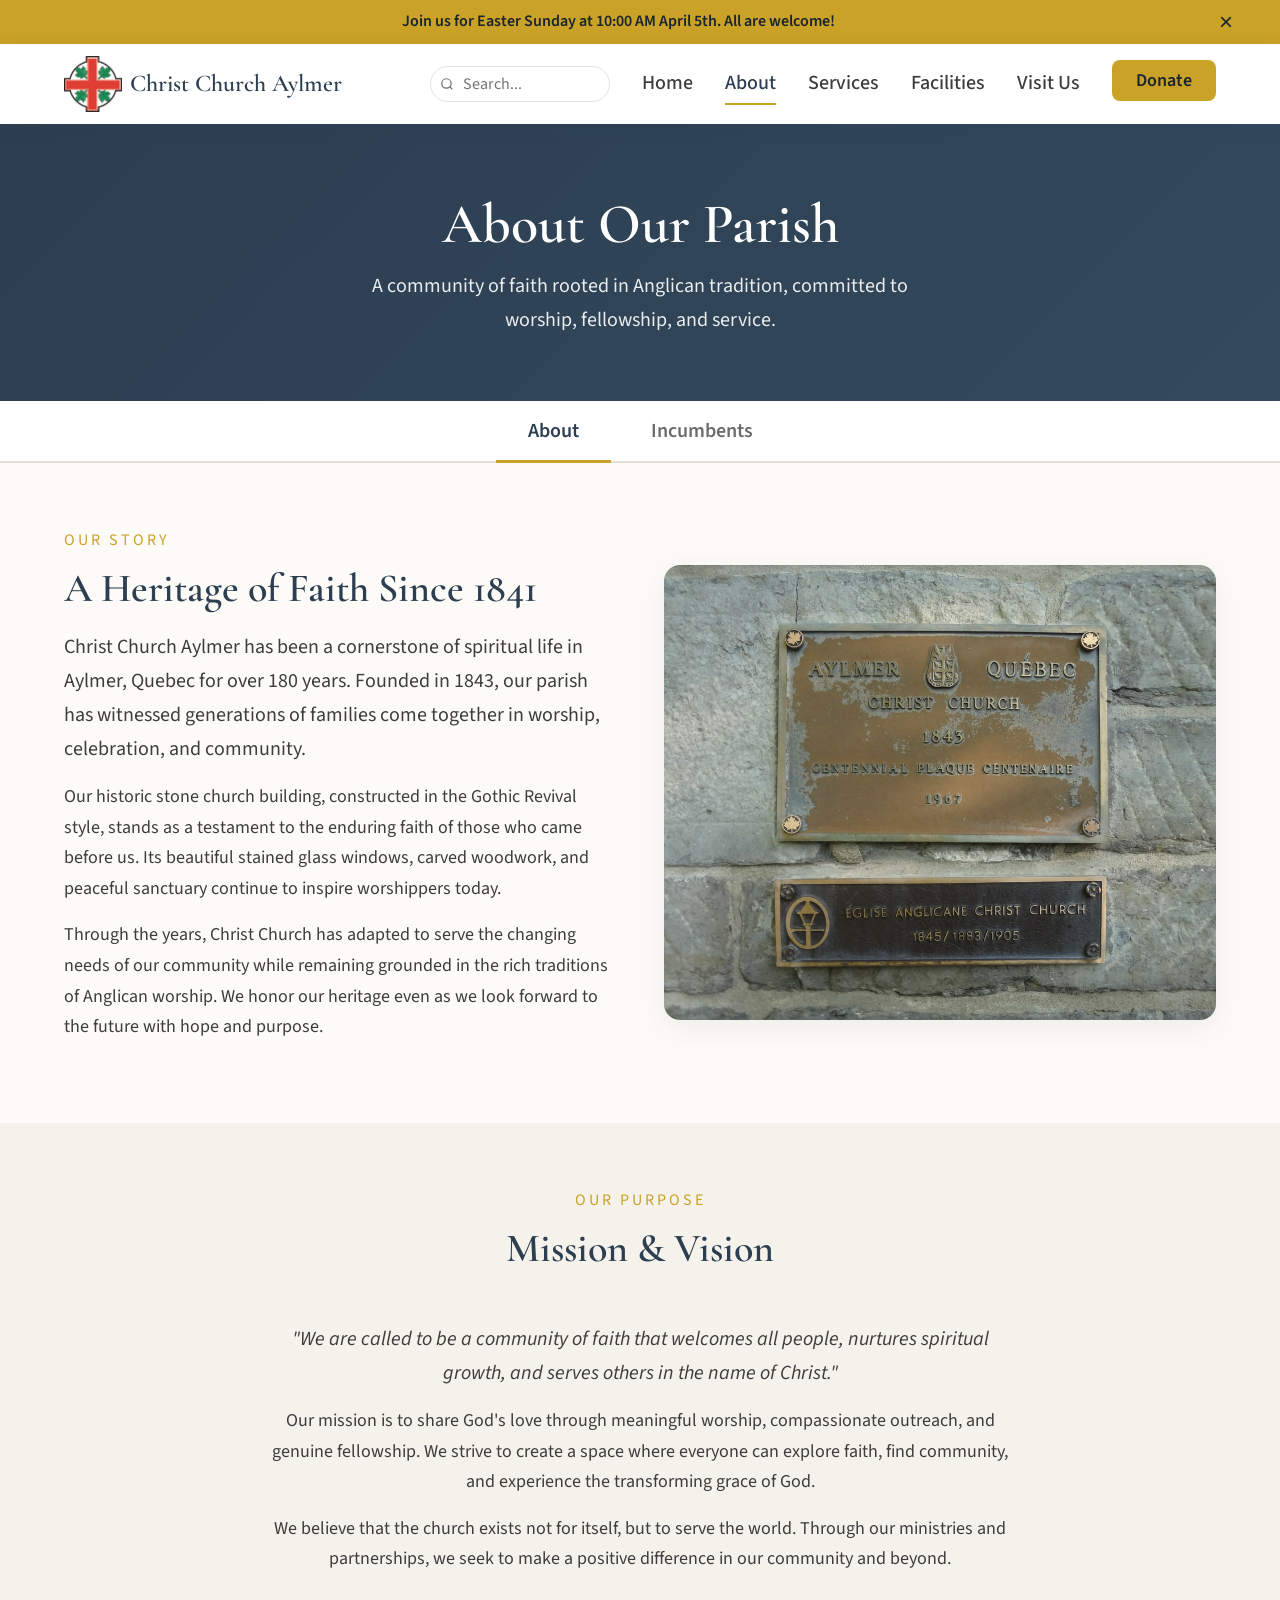
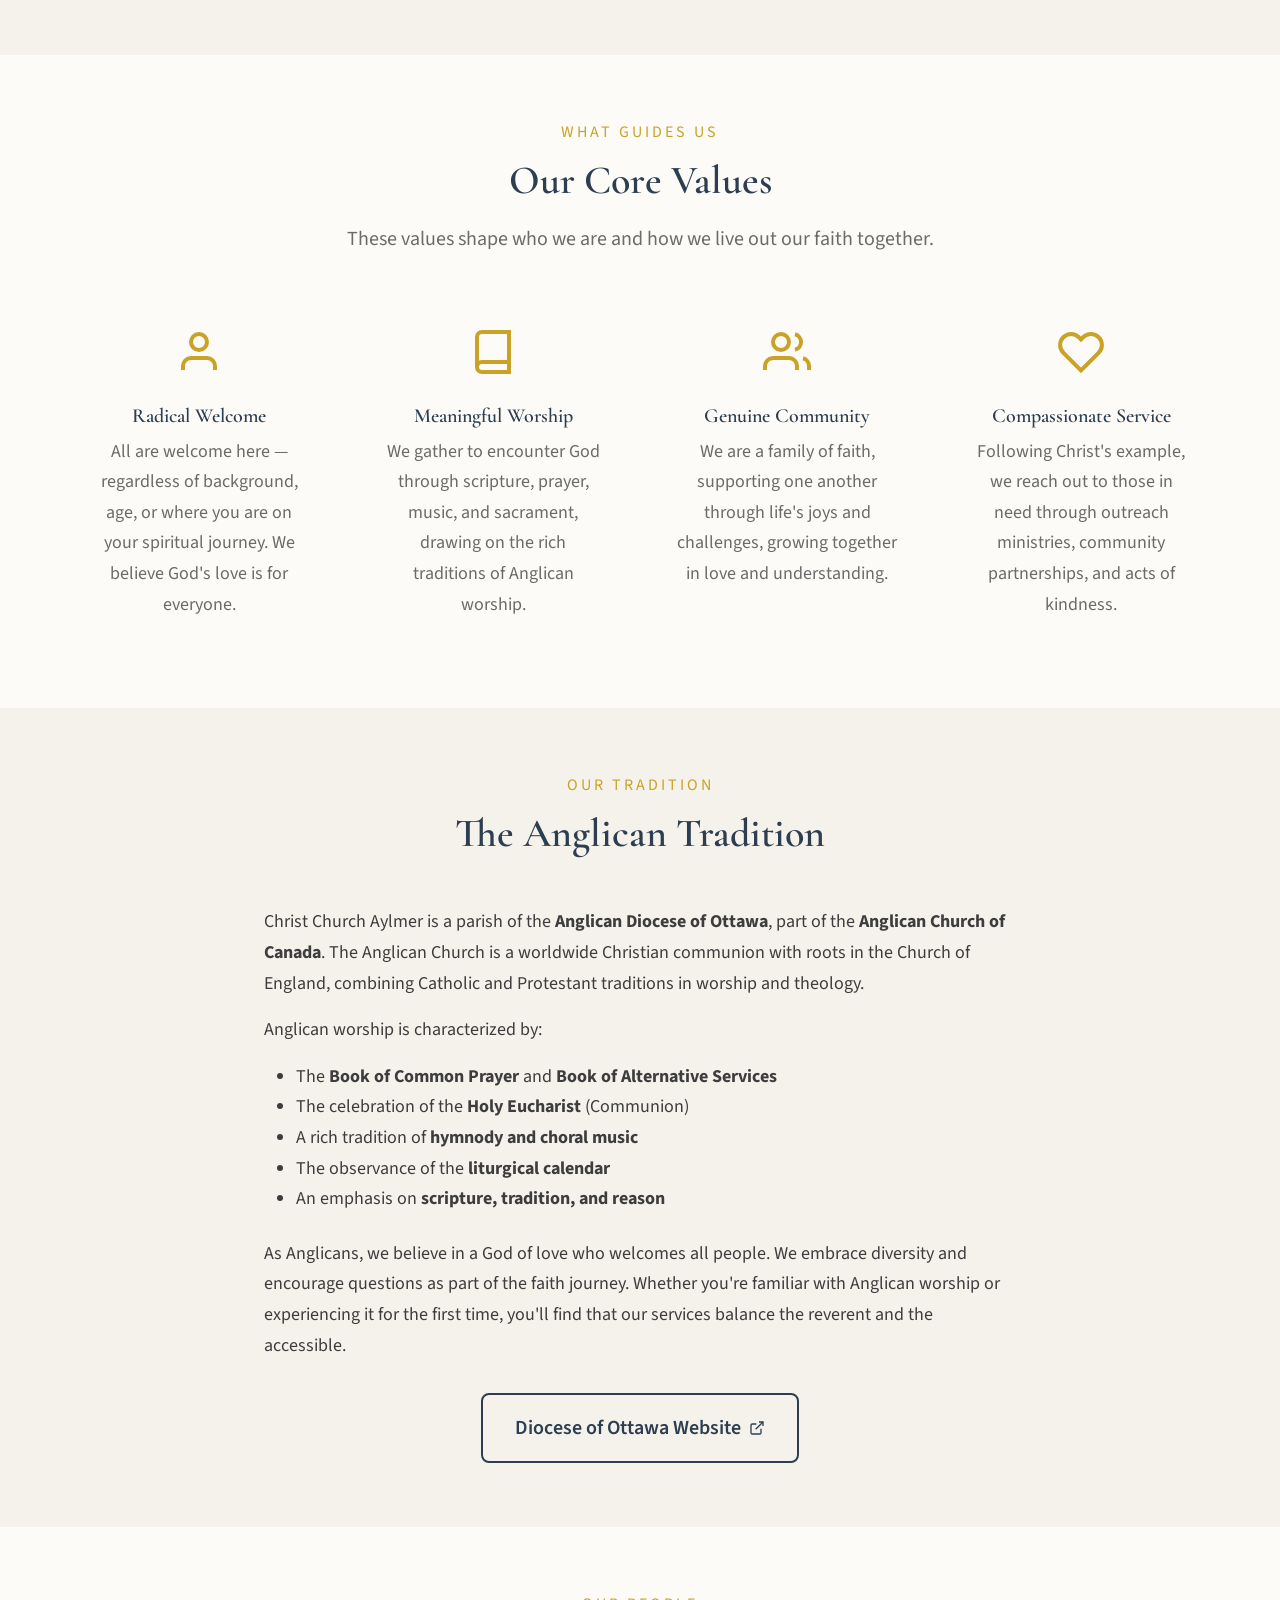
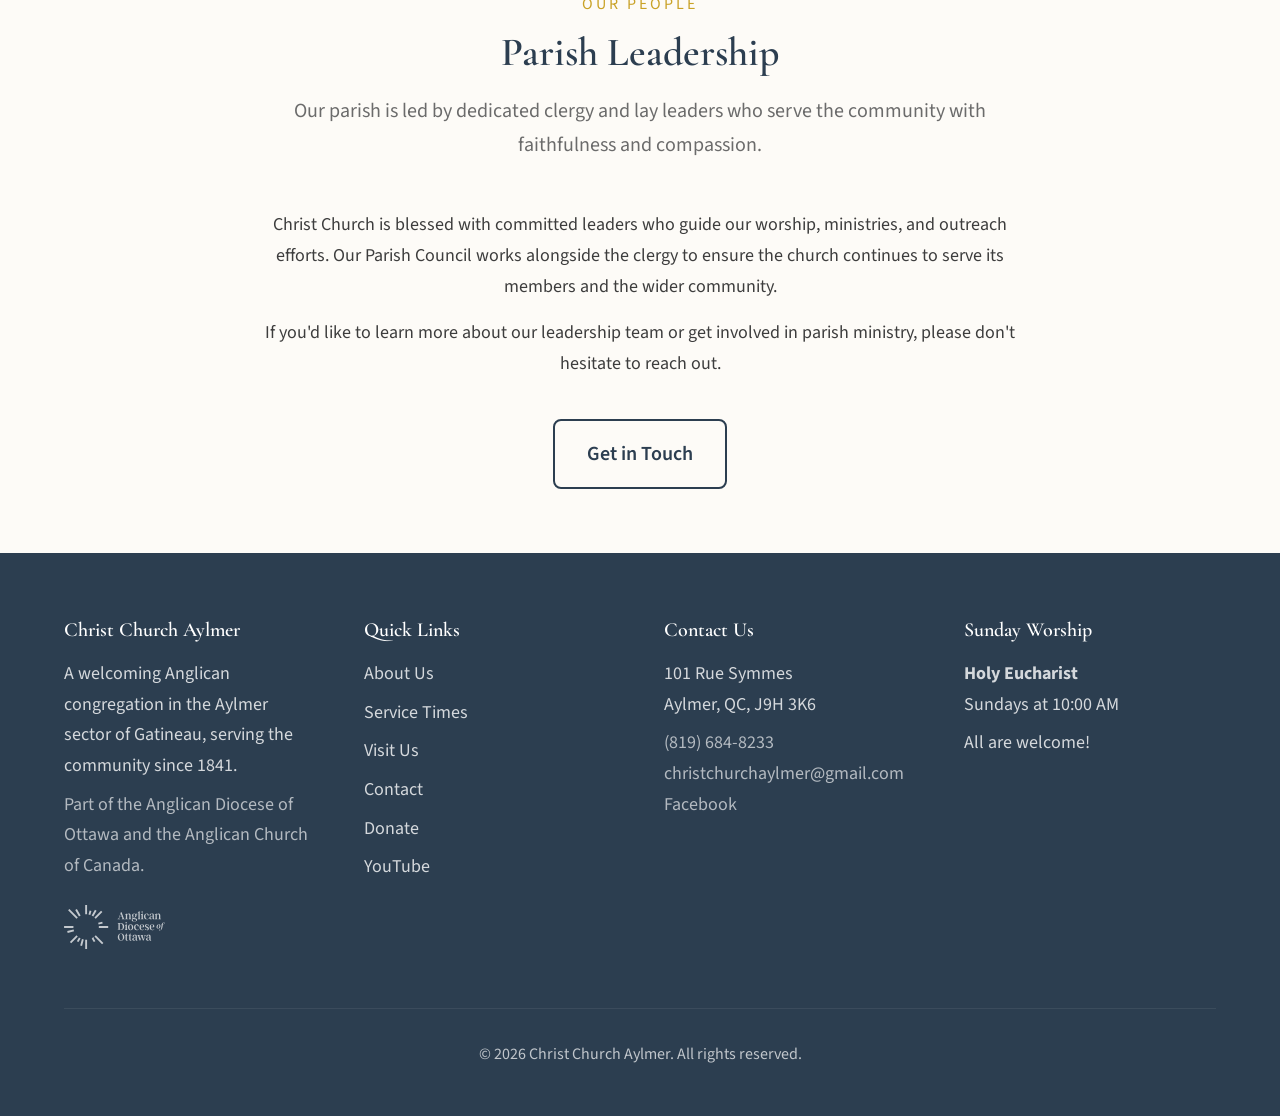
==== commit 8df8415d: "Site-wide updates: search, styles, and page content Made-with: Cursor" ====
--- a/about.html
+++ b/about.html
@@ -21,7 +21,7 @@
   <!-- News alert banner -->
   <div class="alert-banner" role="region" aria-label="News and announcements">
     <div class="alert-banner__inner">
-      <p class="alert-banner__text">Join us for worship every Sunday at 10:00 AM. All are welcome!</p>
+      <p class="alert-banner__text">Join us for Easter Sunday at 10:00 AM April 5th. All are welcome!</p>
       <button type="button" class="alert-banner__dismiss" aria-label="Dismiss announcement">
         <span aria-hidden="true">&times;</span>
       </button>
@@ -40,6 +40,11 @@
 
       <nav class="nav" role="navigation" aria-label="Main navigation">
         <ul class="nav__list">
+          <li class="nav__search-wrap">
+            <svg class="nav__search-icon" width="14" height="14" viewBox="0 0 24 24" fill="none" stroke="currentColor" stroke-width="2"><circle cx="11" cy="11" r="8"/><line x1="21" y1="21" x2="16.65" y2="16.65"/></svg>
+            <input type="text" id="search-input" class="nav__search-input" placeholder="Search..." autocomplete="off">
+            <ul id="search-results" class="search-dropdown"></ul>
+          </li>
           <li><a href="index.html" class="nav__link">Home</a></li>
           <li><a href="about.html" class="nav__link nav__link--active">About</a></li>
           <li><a href="services.html" class="nav__link">Services</a></li>
@@ -48,6 +53,7 @@
           <li><a href="donate.html" class="nav__donate">Donate</a></li>
         </ul>
       </nav>
+
 
       <button
         class="menu-toggle"
@@ -328,47 +334,102 @@
             </p>
           </div>
 
+          <!-- Incumbent -->
+          <h3 class="incumbents-subsection-title">Incumbent</h3>
+          <div class="incumbent-featured animate-on-scroll">
+            <div class="incumbent-featured__image">
+              <img src="image0.jpeg" alt="The Venerable Christopher Dunn">
+            </div>
+            <div class="incumbent-featured__body">
+              <h3 class="incumbent-card__name">The Venerable Christopher Dunn</h3>
+              <p class="incumbent-card__role">Priest</p>
+              <p class="incumbent-card__bio">
+                Chris was born in England but raised in Sarnia, Ontario. He attended Huron University College in London, Ontario where he received his B.A. and M.Div. Chris was ordained to the Diaconate in 1981, and his first assignment was as Missionary-in-Charge of the Parish of Inukjuak, Quebec, in the Diocese of the Arctic. Chris came to the Diocese of Ottawa and was ordained to the Priesthood in 1982.
+              </p>
+              <p class="incumbent-card__bio">
+                Chris has served in several parishes of the Diocese of Ottawa including Stafford, Bearbrook-Vars-Russell, St. Mary's Russell, Metcalfe, Vernon and Greely, St. John the Baptist Church (Kars), Trinity Church (Ottawa), and All Saints' Westboro (Ottawa). He also worked for the Shepherds of Good Hope in Ottawa in their shelter and support programs before becoming Director of Personnel.
+              </p>
+              <p class="incumbent-card__bio">
+                In addition to parish work he provided an Anglican presence at Carleton University and was Chair of the Board and the Council of the Carleton Ecumenical Chaplaincy. He has served the Diocese of Ottawa as the Archdeacon of Ottawa Centre and more recently as the Archdeacon of Ottawa West. He served as the Incumbent of All Saints' Westboro (Ottawa) from 2008 until his retirement in April of 2023. He is known for using his puppets in ministry with children and for his photography found in issues of the Diocesan Crosstalk newspaper.
+              </p>
+              <p class="incumbent-card__bio">
+                Chris is married to Blanche, and they have four children and eight grandchildren.
+              </p>
+            </div>
+          </div>
+
+          <!-- Music Ministry -->
+          <h3 class="incumbents-subsection-title">Music Ministry</h3>
+          <div class="incumbent-featured animate-on-scroll">
+            <div class="incumbent-featured__image">
+              <img src="my%20photo.jpeg" alt="David Irving, Organist and Choir Director at Christ Church Aylmer">
+            </div>
+            <div class="incumbent-featured__body">
+              <h3 class="incumbent-card__name">David Irving</h3>
+              <p class="incumbent-card__role">Organist & Choir Director</p>
+              <p class="incumbent-card__bio">
+                David is a versatile musician and composer from the Chelsea area. He is a graduate of Boston's Berklee College of Music and also studied at Banff and York Universities. He has taught music at Carleton University, Philemon Wright High School and now his own music studio. For the last 27 years he has been the resident organist and choir director at Christ Church Aylmer.
+              </p>
+            </div>
+          </div>
+
+          <!-- Associate Incumbents -->
+          <h3 class="incumbents-subsection-title">Associate Incumbents &ndash; Parish of The Holy Spirit</h3>
           <div class="incumbents-grid">
-            <!-- The Venerable Christopher Dunn -->
+            <!-- The Rev. Dr. Sony Jabouin -->
             <article class="incumbent-card animate-on-scroll">
               <div class="incumbent-card__image">
-                <img src="image0.jpeg" alt="The Venerable Christopher Dunn">
+                <img src="Episcopal-Election_Cathedral_Ottawa,-ON_February-28,-2026_0003.jpg" alt="The Rev. Dr. Sony Jabouin">
               </div>
               <div class="incumbent-card__body">
-                <h3 class="incumbent-card__name">The Venerable Christopher Dunn</h3>
-                <p class="incumbent-card__role">Priest</p>
-                <p class="incumbent-card__bio">
-                  Chris was born in England but raised in Sarnia, Ontario. He attended Huron University College in London, Ontario where he received his B.A. and M.Div. Chris was ordained to the Diaconate in 1981, and his first assignment was as Missionary-in-Charge of the Parish of Inukjuak, Quebec, in the Diocese of the Arctic. Chris came to the Diocese of Ottawa and was ordained to the Priesthood in 1982.
-                </p>
-                <p class="incumbent-card__bio">
-                  Chris has served in several parishes of the Diocese of Ottawa including Stafford, Bearbrook-Vars-Russell, St. Mary's Russell, Metcalfe, Vernon and Greely, St. John the Baptist Church (Kars), Trinity Church (Ottawa), and All Saints' Westboro (Ottawa). He also worked for the Shepherds of Good Hope in Ottawa in their shelter and support programs before becoming Director of Personnel.
-                </p>
-                <p class="incumbent-card__bio">
-                  In addition to parish work he provided an Anglican presence at Carleton University and was Chair of the Board and the Council of the Carleton Ecumenical Chaplaincy. He has served the Diocese of Ottawa as the Archdeacon of Ottawa Centre and more recently as the Archdeacon of Ottawa West. He served as the Incumbent of All Saints' Westboro (Ottawa) from 2008 until his retirement in April of 2023. He is known for using his puppets in ministry with children and for his photography found in issues of the Diocesan Crosstalk newspaper.
-                </p>
-                <p class="incumbent-card__bio">
-                  Chris is married to Blanche, and they have four children and eight grandchildren.
+                <h3 class="incumbent-card__name">The Rev. Dr. Sony Jabouin</h3>
+                <p class="incumbent-card__role">Associate Incumbent</p>
+                <p class="incumbent-card__bio">
+                  The Reverend Dr. Sony Jabouin is a priest in the Anglican Diocese of Ottawa, guided by a vocation of service, deep listening, and spiritual transformation. Born in southern Haiti, he was ordained a Roman Catholic priest in 2003 and served for over two decades as a parish priest, educator, school principal, and spiritual guide.
+                </p>
+                <p class="incumbent-card__bio">
+                  In 2008, he came to Canada to pursue graduate studies. He earned a Master's degree in Mission Studies and Interreligious Dialogue from Saint Paul University in Ottawa in 2009, followed by a Bachelor of Education from the University of Ottawa in 2010. He later completed a Doctorate in Education at the University of Ottawa in 2018, focusing on adult education, the professional integration of immigrant teachers, and student success.
+                </p>
+                <p class="incumbent-card__bio">
+                  From 2010 to 2017, he served as a pastoral animator with the Conseil des écoles catholiques du Centre-Est (CECCE) of Ontario. He has also taught part-time at the University of Ottawa's Faculty of Education, contributing to the formation of future educators. Since 2017, he teaches at the elementary and intermediate levels with the CECCE.
+                </p>
+                <p class="incumbent-card__bio">
+                  In May 2025, responding to a profound spiritual call, he was received into the Anglican Church of Canada, continuing his ministry along a path of communion, humility, and deep listening.
+                </p>
+                <p class="incumbent-card__bio">
+                  Sony is passionate about community-based ministry, everyday spirituality, transformative education, and contextual church life. He describes himself as a Priest of Advent — a watchman of hope and a sower of light, serving the Gospel in a world that is ever-changing.
                 </p>
               </div>
             </article>
 
-            <!-- David Irving -->
+            <!-- The Rev. Dr. Caz Ducros -->
             <article class="incumbent-card animate-on-scroll">
               <div class="incumbent-card__image">
-                <img src="my%20photo.jpeg" alt="David Irving, Organist and Choir Director at Christ Church Aylmer">
+                <img src="Caz-Ducros_Ottawa,-ON_October-24,-2025_0139-RESIZED.jpg" alt="The Rev. Dr. Caz Ducros">
               </div>
               <div class="incumbent-card__body">
-                <h3 class="incumbent-card__name">David Irving</h3>
-                <p class="incumbent-card__role">Organist & Choir Director</p>
-                <p class="incumbent-card__bio">
-                  David is a versatile musician and composer from the Chelsea area. He is a graduate of Boston's Berklee College of Music and also studied at Banff and York Universities. He has taught music at Carleton University, Philemon Wright High School and now his own music studio. For the last 27 years he has been the resident organist and choir director at Christ Church Aylmer.
-                </p>
-                <div class="incumbent-card__secondary-image">
-                  <img src="piano%20pic.jpg" alt="David Irving at the piano">
-                </div>
+                <h3 class="incumbent-card__name">The Rev. Dr. Caz Ducros</h3>
+                <p class="incumbent-card__role">Associate Incumbent</p>
+                <p class="incumbent-card__bio">
+                  Caroline (Caz) Ducros (they/them/iel) grew up in Montreal to a French-Canadian father from Montreal and an English Canadian mother from Northern Ontario. Their mother tongue is English but their French is strong. They are thrilled to be joining us in the beautiful deanery of West Quebec where they look forward to working with us in the contextual ministry of the church in the community and to fully embrace the unique cultures of Chelsea, Wakefield and Lascelles.
+                </p>
+                <p class="incumbent-card__bio">
+                  Caz was ordained a vocational deacon in 2016 and ministered at the Ottawa Carleton Detention Centre, where they ran a program in the Female Unit, Prison Fellowship telephone ministry to male inmates during the COVID lockdown, the Church of the Ascension (2016–2018) and St John the Evangelist Church (2018–2021) before being ordained a priest in 2021. Since 2021, Caz has been the interim priest in charge of the Parish of St Bernard-de-Clairvaux, the only French speaking parish community in the Anglican Diocese of Ottawa.
+                </p>
+                <p class="incumbent-card__bio">
+                  In addition to their theological training (Bachelor of Theology and Masters of Pastoral Theology), Caz holds a Master of Science in Environmental Science from Stirling University in Scotland where they examined Indigenous Rights to the fishery and the sustainability of Pacific salmon, and a PhD in Environmental Studies from Brighton University in England, examining agricultural policy and the effectiveness of riparian buffer zones in UK agricultural watersheds.
+                </p>
+                <p class="incumbent-card__bio">
+                  Caz has recently retired from the Government of Canada after almost 25 years of public service, where they worked at Fisheries and Oceans Canada (DFO) on the enactment and implementation of the Oceans Act, Species at Risk Act, habitat management, the modernization of the Canadian Environmental Assessment Act, and the Pacific Integrated Fisheries Initiative. After 10 years with DFO, Caz moved to the Canadian Nuclear Safety Commission, ensuring that nuclear in Canada is safe for the public and the environment and meets international obligations. Their last appointment there was as the Director General of the Directorate on Advanced Reactor Technologies, where they focused on readiness and change management in this innovative area.
+                </p>
+                <p class="incumbent-card__bio">
+                  Caz has two daughters in their twenties, Molly and Tessa, and a long-term partner, Heather. Caz loves the outdoors and is an avid long-distance runner, and is eager to get on the trails in our deanery! They enjoy paddling and being by the water and allowing themselves to be spiritually uplifted by God's good creation and are hoping to share this love with members of our parish.
+                </p>
+                <p class="incumbent-card__bio">
+                  Caz expressed delight in joining us in what they described as the beautiful surroundings of Chelsea, Wakefield and Lascelles, on the unceded territory of the Algonquin Anishinaabeg Nations. They are a strong believer in diversity, which they believe leads to richer and stronger communities and sees this diversity in our parish in terms of age, backgrounds, cultures, professional and personal lives, and languages, not to mention the transitional vacationer populations.
+                </p>
               </div>
             </article>
-
           </div>
         </div>
       </section>
@@ -434,6 +495,8 @@
     </div>
   </footer>
 
+
   <script src="js/main.js"></script>
+  <script src="js/search.js"></script>
 </body>
 </html>
--- a/css/styles.css
+++ b/css/styles.css
@@ -335,9 +335,9 @@
 
 .section--with-background {
   position: relative;
-  background-image: url('../church-winter_orig.jpg');
+  background-image: url('../spring church.jpg');
   background-size: cover;
-  background-position: center;
+  background-position: center bottom;
   background-repeat: no-repeat;
   background-attachment: fixed;
 }
@@ -349,13 +349,42 @@
   left: 0;
   right: 0;
   bottom: 0;
-  background: rgba(253, 251, 247, 0.5);
+  background: rgba(253, 251, 247, 0.3);
   z-index: 0;
 }
 
 .section--with-background > .container {
   position: relative;
   z-index: 1;
+}
+
+.section--with-background .section-header {
+  background: rgba(255, 255, 255, 0.45);
+  backdrop-filter: blur(12px);
+  -webkit-backdrop-filter: blur(12px);
+  border-radius: 16px;
+  border: 1px solid rgba(255, 255, 255, 0.4);
+  box-shadow: 0 8px 32px rgba(0, 0, 0, 0.08);
+  padding: var(--space-xl) var(--space-2xl);
+  max-width: 600px;
+  margin-left: auto;
+  margin-right: auto;
+}
+
+.section--with-background .card {
+  background: #fff;
+}
+
+.section--with-background .section-header__eyebrow {
+  color: var(--color-accent);
+}
+
+.section--with-background .section-header__title {
+  color: #1a1a2e;
+}
+
+.section--with-background .section-header__description {
+  color: #2d2d3d;
 }
 
 /* Flexbox utilities */
@@ -541,6 +570,107 @@
   box-shadow: 0 4px 12px rgba(201, 162, 39, 0.3);
 }
 
+/* Search Bar */
+.nav__search-wrap {
+  position: relative;
+  display: flex;
+  align-items: center;
+}
+
+.nav__search-input {
+  width: 180px;
+  padding: 6px 12px 6px 32px;
+  font-size: var(--text-sm);
+  font-family: var(--font-body);
+  border: 1px solid var(--color-border);
+  border-radius: 20px;
+  outline: none;
+  background: var(--color-surface);
+  transition: border-color var(--transition-base), width var(--transition-base);
+}
+
+.nav__search-input:focus {
+  border-color: var(--color-primary);
+  width: 220px;
+}
+
+.nav__search-icon {
+  position: absolute;
+  left: 10px;
+  top: 50%;
+  transform: translateY(-50%);
+  color: var(--color-text-light);
+  pointer-events: none;
+}
+
+.search-dropdown {
+  position: absolute;
+  top: 100%;
+  left: 0;
+  right: 0;
+  min-width: 300px;
+  background: #fff;
+  border-radius: var(--border-radius);
+  box-shadow: 0 8px 24px rgba(0, 0, 0, 0.12);
+  list-style: none;
+  padding: var(--space-sm) 0;
+  margin-top: var(--space-xs);
+  z-index: 1000;
+  display: none;
+}
+
+.search-dropdown--active {
+  display: block;
+}
+
+.search-dropdown__item {
+  padding: 0;
+}
+
+.search-dropdown__link {
+  display: block;
+  padding: var(--space-sm) var(--space-md);
+  transition: background var(--transition-base);
+}
+
+.search-dropdown__link:hover {
+  background: var(--color-surface);
+}
+
+.search-dropdown__page {
+  font-size: var(--text-xs);
+  color: var(--color-accent);
+  font-weight: 600;
+  text-transform: uppercase;
+  letter-spacing: 0.05em;
+}
+
+.search-dropdown__text {
+  font-size: var(--text-sm);
+  color: var(--color-text);
+  margin-top: 2px;
+}
+
+.search-dropdown__text mark {
+  background: rgba(201, 162, 39, 0.3);
+  color: inherit;
+  padding: 0 2px;
+  border-radius: 2px;
+}
+
+.search-dropdown__empty {
+  padding: var(--space-md);
+  text-align: center;
+  color: var(--color-text-light);
+  font-size: var(--text-sm);
+}
+
+@media (max-width: 700px) {
+  .nav__search-wrap {
+    display: none;
+  }
+}
+
 /* Mobile Menu Toggle */
 .menu-toggle {
   display: flex;
@@ -716,24 +846,94 @@
 
 /* Essential Info Box - Critical UX element */
 .hero__essentials {
-  display: grid;
-  grid-template-columns: 1fr;
-  gap: var(--space-lg);
+  position: relative;
   max-width: 800px;
   margin: 0 auto var(--space-2xl);
-  padding: var(--space-xl);
+  padding: var(--space-xl) var(--space-2xl);
   background: rgba(255, 255, 255, 0.1);
   backdrop-filter: blur(10px);
   border-radius: var(--border-radius-lg);
   border: 1px solid rgba(255, 255, 255, 0.15);
   opacity: 0;
   animation: fadeInUp 0.6s ease 0.3s forwards;
+  overflow: hidden;
+}
+
+.hero__essentials-track {
+  position: relative;
+  min-height: 120px;
+}
+
+.hero__essentials-slide {
+  display: none;
+  animation: fadeIn 0.4s ease;
+}
+
+.hero__essentials-slide--active {
+  display: block;
+}
+
+@keyframes fadeIn {
+  from { opacity: 0; }
+  to { opacity: 1; }
+}
+
+.hero__essentials-grid {
+  display: grid;
+  grid-template-columns: 1fr;
+  gap: var(--space-lg);
 }
 
 @media (min-width: 600px) {
-  .hero__essentials {
+  .hero__essentials-grid {
     grid-template-columns: 1fr 1fr;
   }
+}
+
+.hero__essentials-prev,
+.hero__essentials-next {
+  position: absolute;
+  top: 50%;
+  transform: translateY(-50%);
+  background: none;
+  border: none;
+  color: rgba(255, 255, 255, 0.7);
+  font-size: 2rem;
+  cursor: pointer;
+  padding: var(--space-sm);
+  z-index: 2;
+  transition: color var(--transition-base);
+  line-height: 1;
+}
+
+.hero__essentials-prev:hover,
+.hero__essentials-next:hover {
+  color: #fff;
+}
+
+.hero__essentials-prev { left: 4px; }
+.hero__essentials-next { right: 4px; }
+
+.hero__essentials-dots {
+  display: flex;
+  justify-content: center;
+  gap: 8px;
+  margin-top: var(--space-md);
+}
+
+.hero__essentials-dot {
+  width: 8px;
+  height: 8px;
+  border-radius: 50%;
+  border: none;
+  background: rgba(255, 255, 255, 0.3);
+  cursor: pointer;
+  padding: 0;
+  transition: background var(--transition-base);
+}
+
+.hero__essentials-dot--active {
+  background: var(--color-accent);
 }
 
 .hero__essential-item {
@@ -741,14 +941,10 @@
   padding: var(--space-md);
 }
 
-.hero__essential-item:first-child {
-  grid-column: 1 / -1;
-}
-
-@media (min-width: 600px) {
-  .hero__essential-item:first-child {
-    grid-column: auto;
-  }
+.hero__essential-sub {
+  font-size: var(--text-base);
+  color: rgba(255, 255, 255, 0.7);
+  margin-top: var(--space-sm);
 }
 
 .hero__essential-icon {
@@ -1089,9 +1285,60 @@
   gap: var(--space-xl);
 }
 
+.incumbents-subsection-title {
+  font-size: var(--text-xl);
+  font-family: var(--font-heading);
+  font-weight: 600;
+  color: var(--color-primary);
+  margin: var(--space-2xl) 0 var(--space-lg);
+  padding-bottom: var(--space-sm);
+  border-bottom: 2px solid var(--color-border);
+}
+
+.incumbents-subsection-title:first-of-type {
+  margin-top: 0;
+}
+
+.incumbent-featured {
+  display: grid;
+  grid-template-columns: 280px 1fr;
+  gap: var(--space-xl);
+  background: var(--color-surface);
+  border-radius: var(--border-radius-lg);
+  overflow: hidden;
+  box-shadow: 0 2px 12px var(--color-shadow);
+  margin-bottom: var(--space-xl);
+}
+
+.incumbent-featured__image {
+  overflow: hidden;
+  background: var(--color-background-alt);
+  max-height: 350px;
+}
+
+.incumbent-featured__image img {
+  width: 100%;
+  height: 100%;
+  display: block;
+  object-fit: cover;
+  object-position: top;
+}
+
+.incumbent-featured__body {
+  padding: var(--space-xl);
+}
+
 @media (max-width: 768px) {
   .incumbents-grid {
     grid-template-columns: 1fr;
+  }
+
+  .incumbent-featured {
+    grid-template-columns: 1fr;
+  }
+
+  .incumbent-featured__image {
+    max-height: none;
   }
 }
 
@@ -1109,15 +1356,16 @@
 }
 
 .incumbent-card__image {
-  aspect-ratio: 1;
-  overflow: hidden;
   background: var(--color-background-alt);
+  text-align: center;
 }
 
 .incumbent-card__image img {
-  width: 100%;
-  height: 100%;
-  object-fit: cover;
+  max-width: 100%;
+  max-height: 350px;
+  height: auto;
+  display: block;
+  margin: 0 auto;
 }
 
 .incumbent-card__body {
@@ -1141,6 +1389,10 @@
 .incumbent-card__bio {
   color: var(--color-text-light);
   margin-bottom: 0;
+}
+
+.incumbent-card__bio + .incumbent-card__bio {
+  margin-top: var(--space-md);
 }
 
 .incumbent-card__secondary-image {
@@ -1395,6 +1647,38 @@
   gap: var(--space-xl);
 }
 
+/* Bulletin Viewer */
+.bulletin-viewer {
+  max-width: 800px;
+  margin: 0 auto;
+}
+
+.bulletin-viewer__embed {
+  background: var(--color-white);
+  border-radius: var(--radius-lg);
+  box-shadow: var(--shadow-md);
+  overflow: hidden;
+  aspect-ratio: 8.5 / 11;
+  max-height: 80vh;
+  max-width: 680px;
+  margin: 0 auto;
+}
+
+.bulletin-viewer__iframe {
+  width: 100%;
+  height: 100%;
+  border: none;
+  display: block;
+}
+
+.bulletin-viewer__actions {
+  display: flex;
+  gap: var(--space-md);
+  justify-content: center;
+  flex-wrap: wrap;
+  margin-top: var(--space-xl);
+}
+
 .event-card {
   padding: 0;
   overflow: hidden;
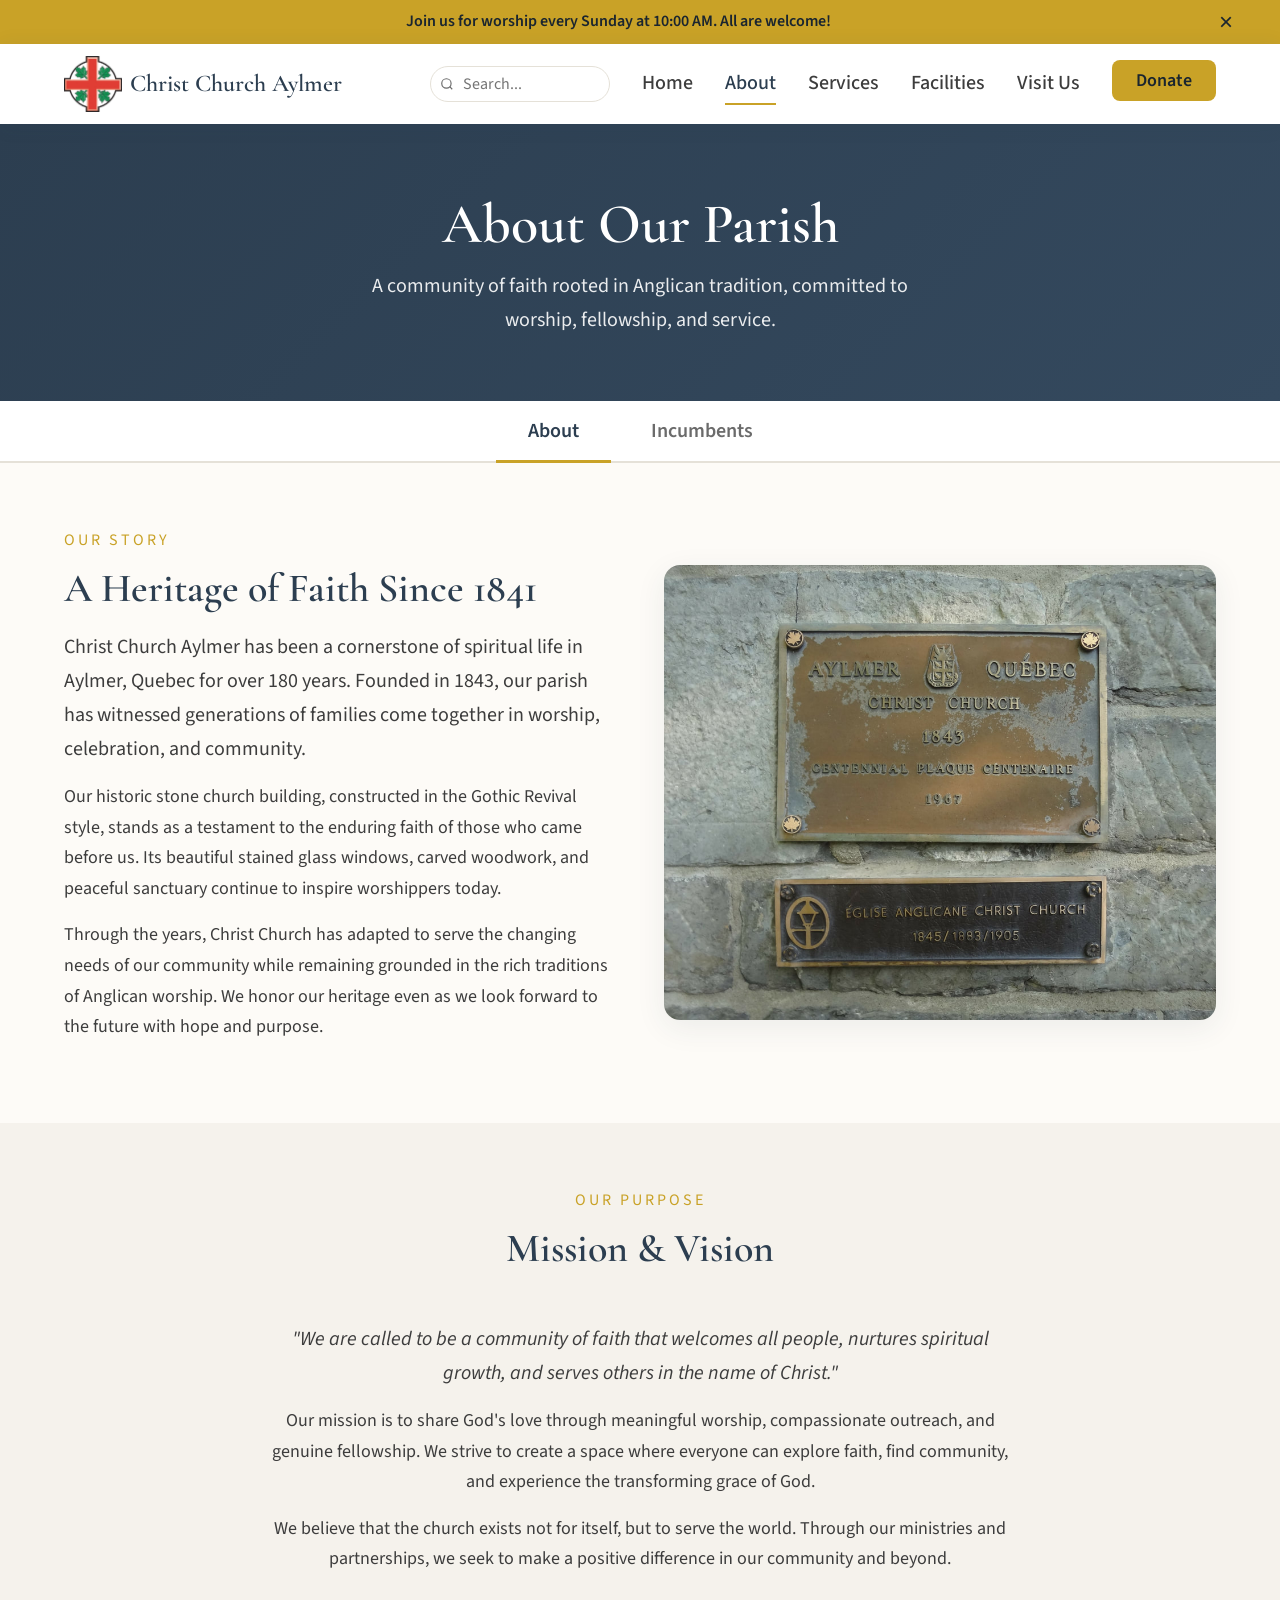
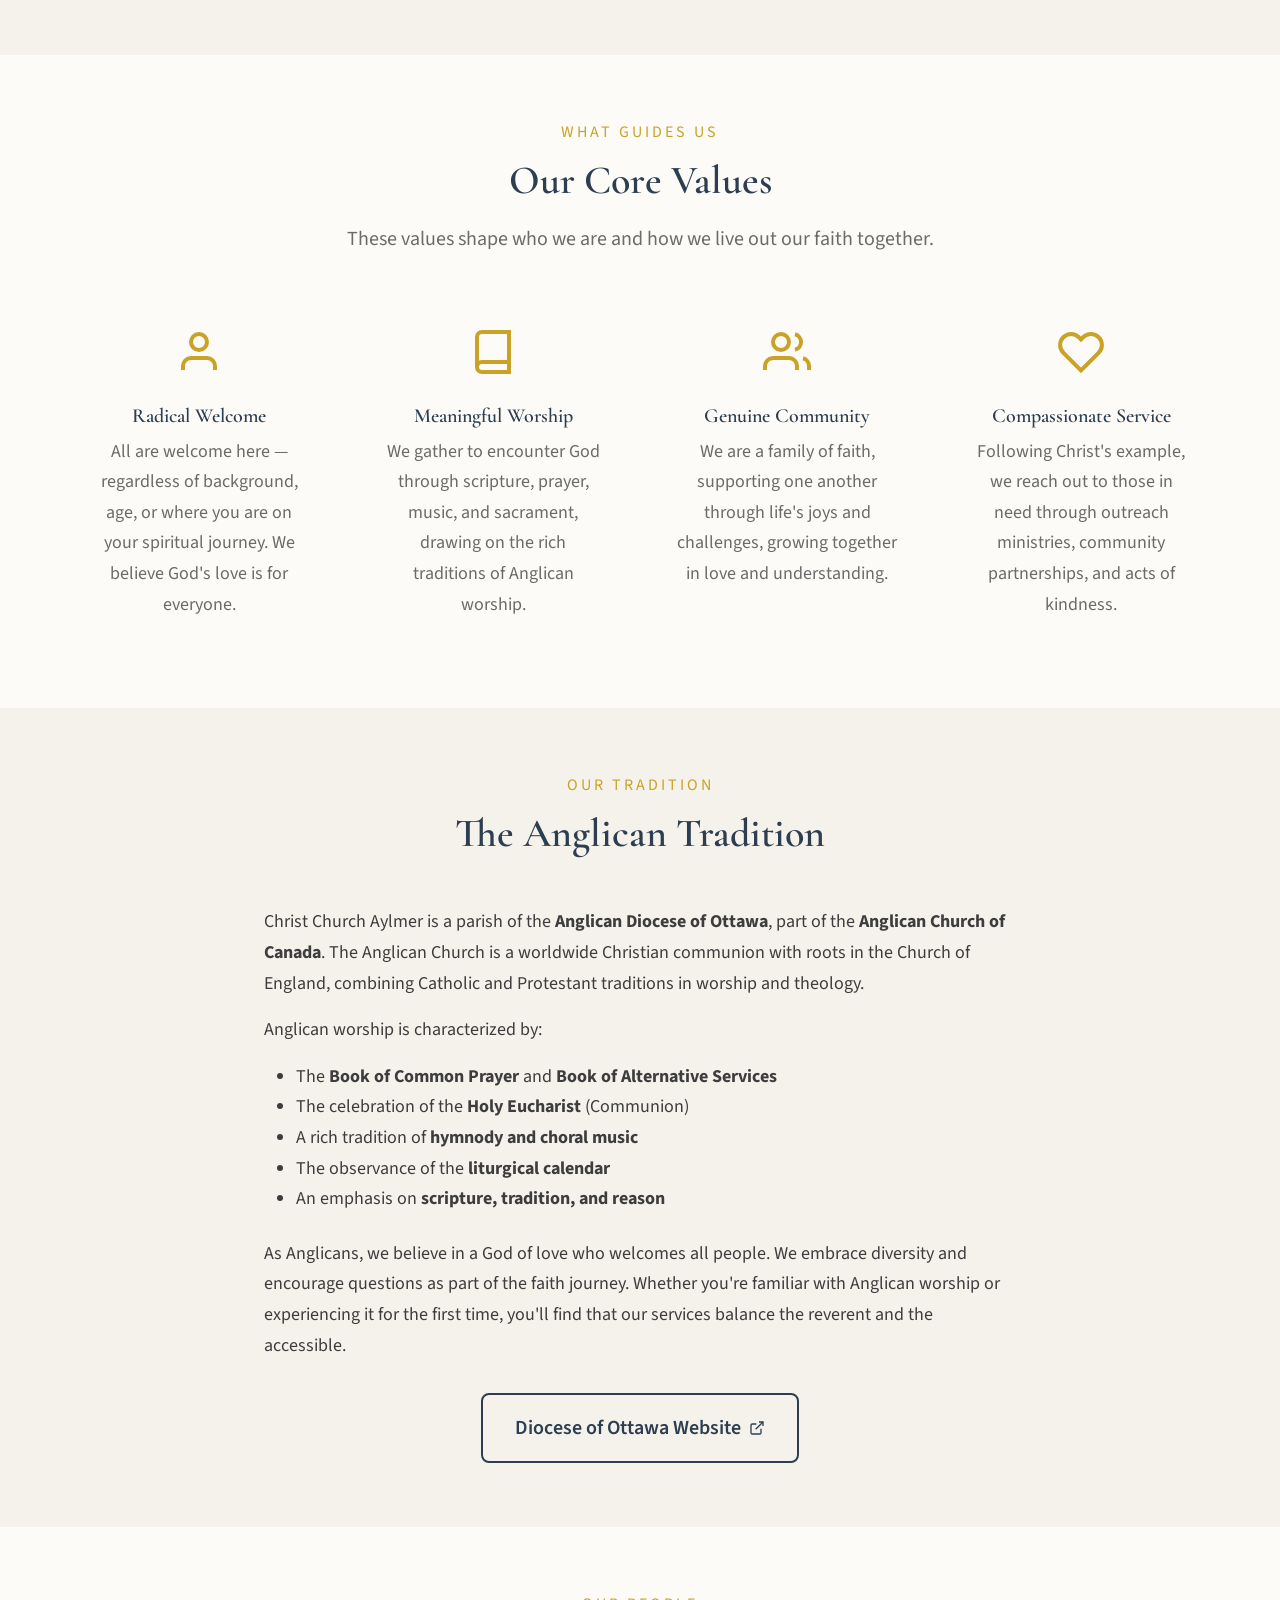
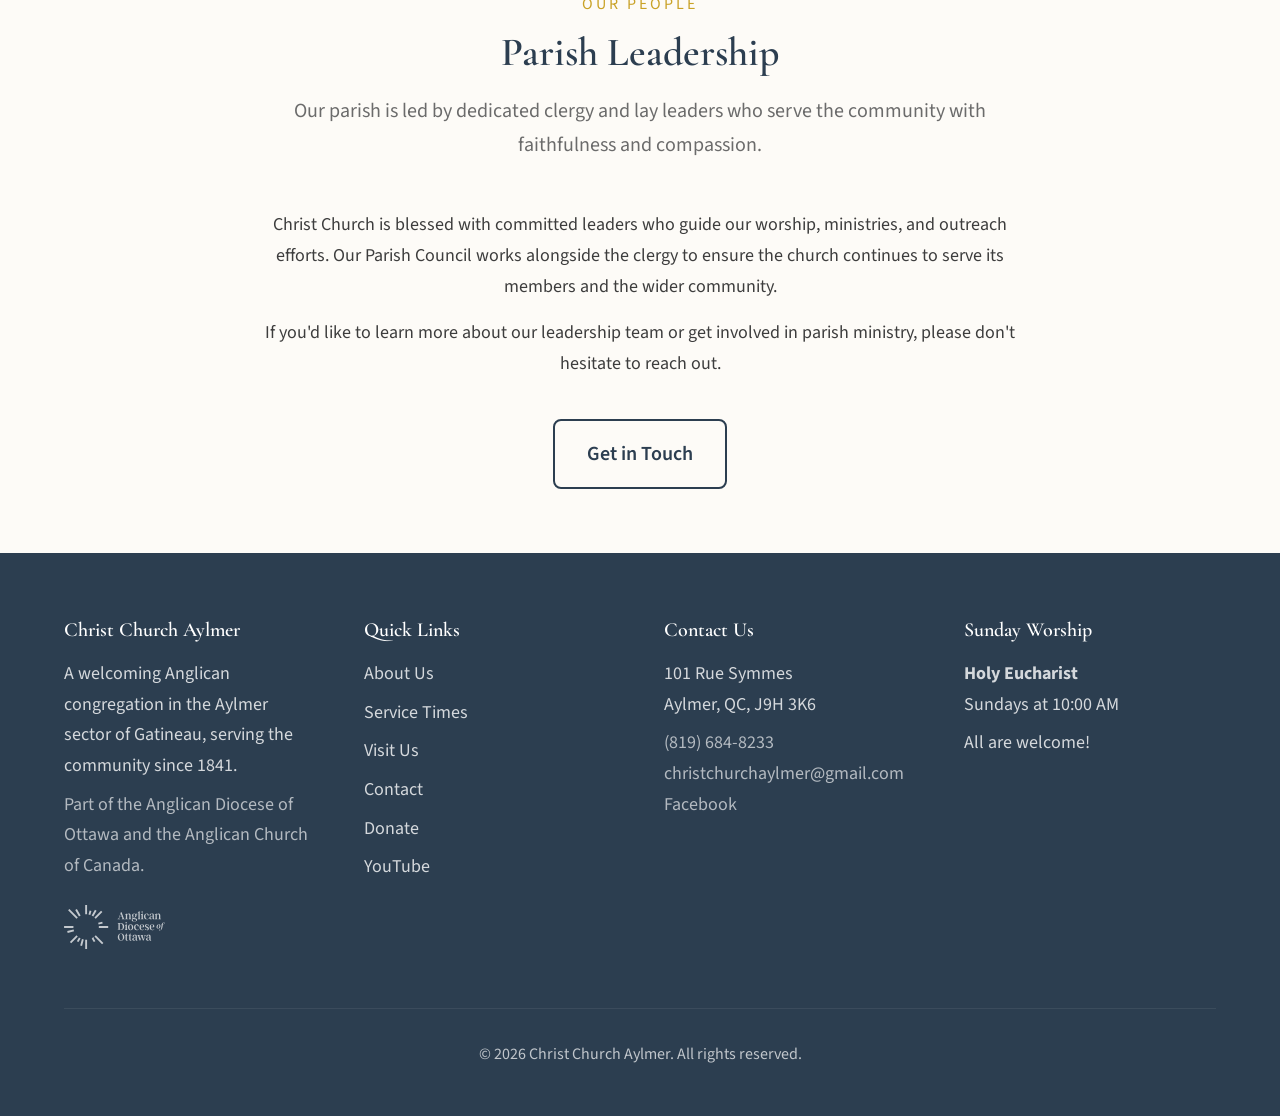
==== commit 76afa073: "Update site-wide alert banner to weekly Sunday worship Replace Easter-specific announcement with sta" ====
--- a/about.html
+++ b/about.html
@@ -21,7 +21,7 @@
   <!-- News alert banner -->
   <div class="alert-banner" role="region" aria-label="News and announcements">
     <div class="alert-banner__inner">
-      <p class="alert-banner__text">Join us for Easter Sunday at 10:00 AM April 5th. All are welcome!</p>
+      <p class="alert-banner__text">Join us for worship every Sunday at 10:00 AM. All are welcome!</p>
       <button type="button" class="alert-banner__dismiss" aria-label="Dismiss announcement">
         <span aria-hidden="true">&times;</span>
       </button>
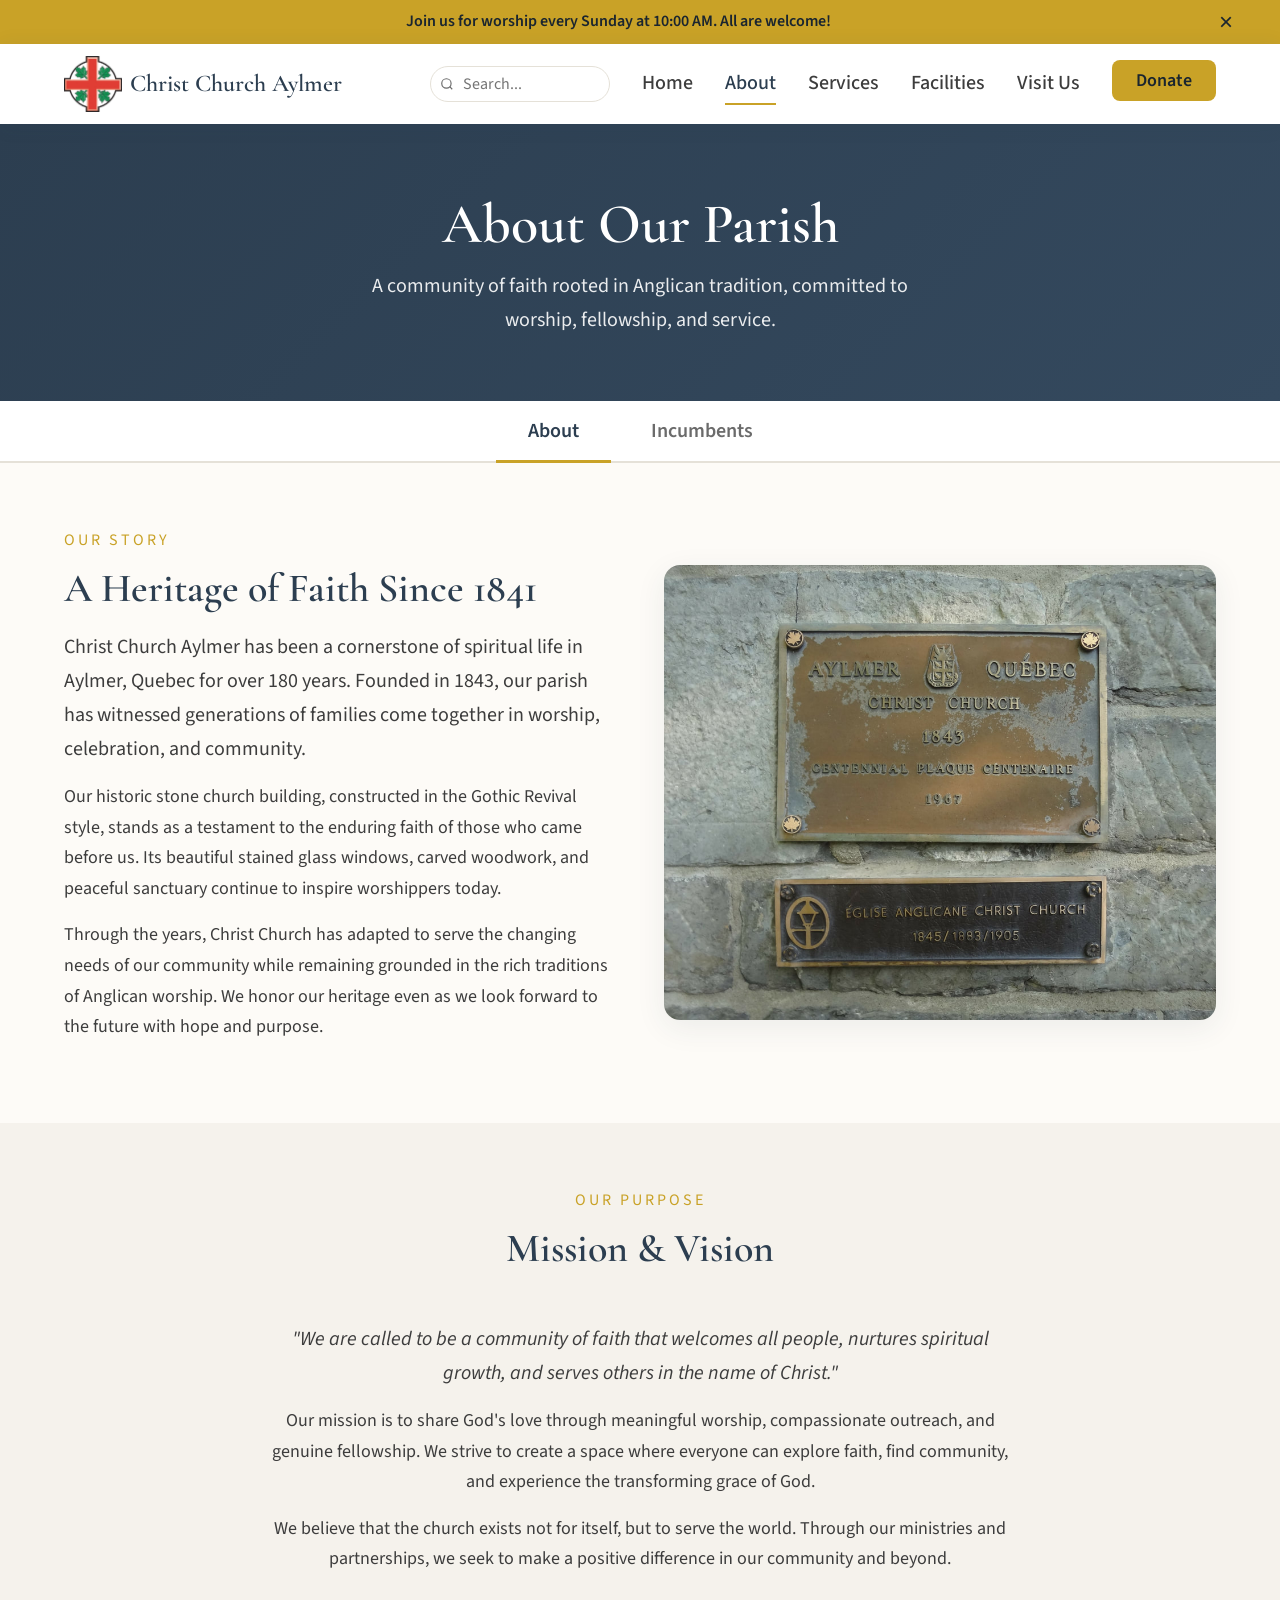
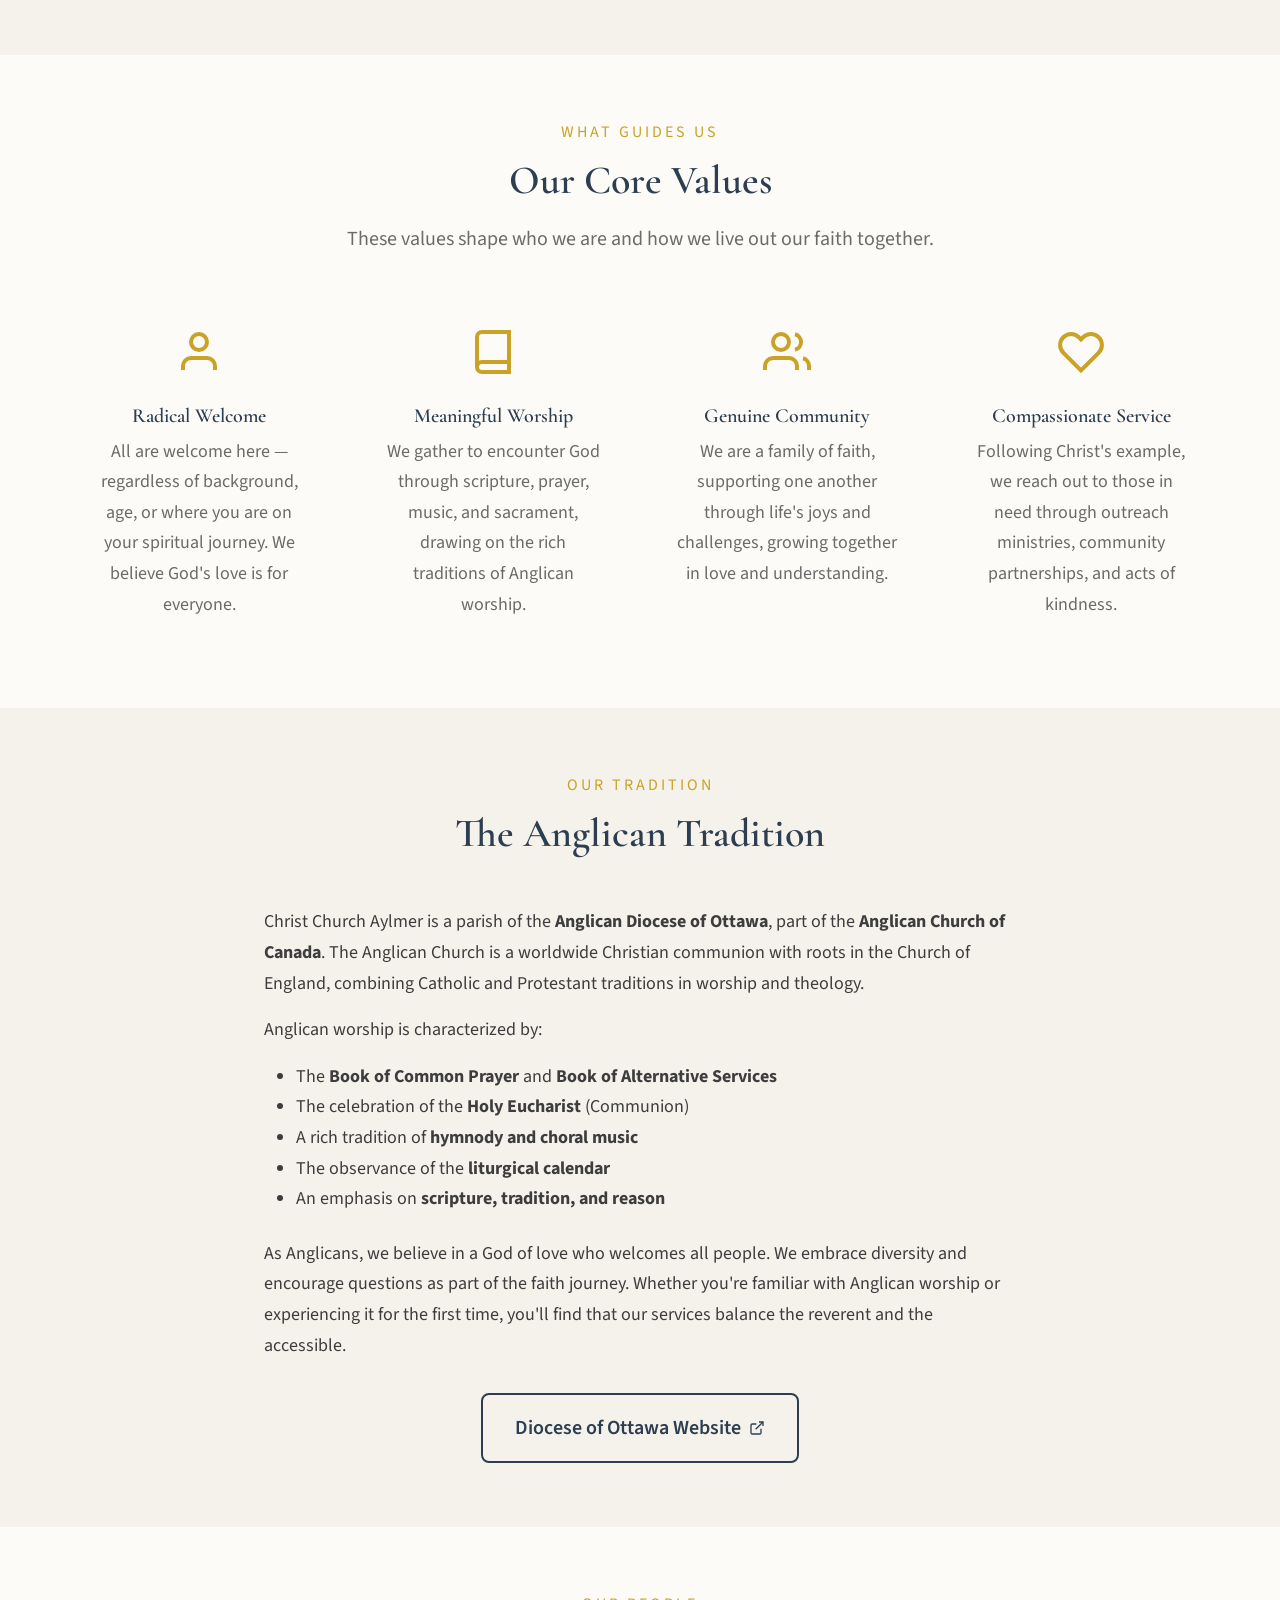
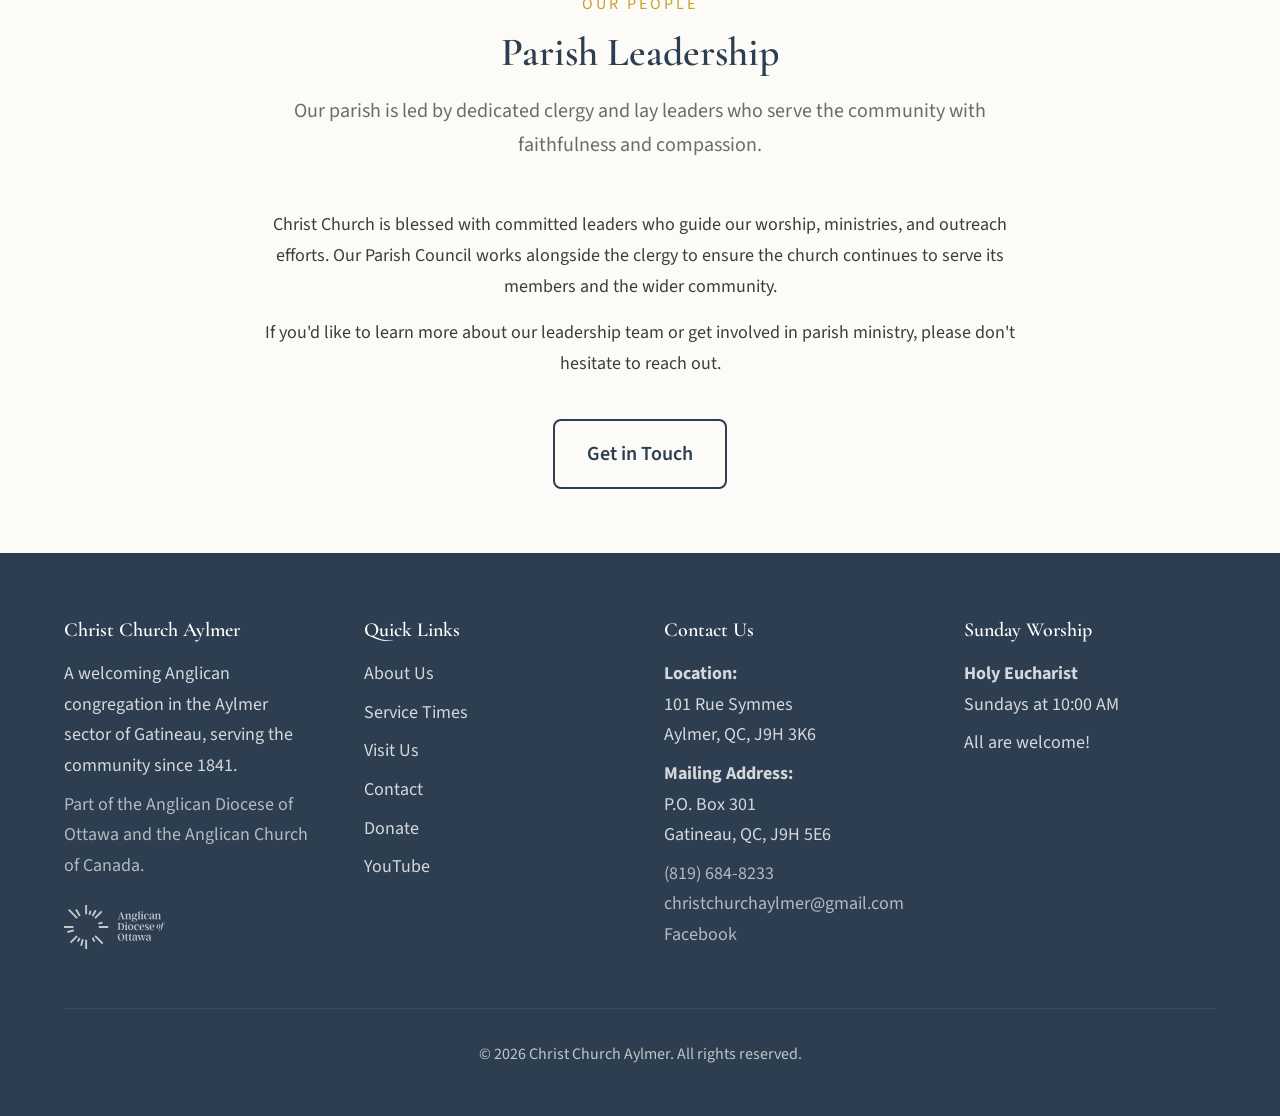
==== commit 477a3f69: "Add donation options and mailing address to site pages - Extend donate page with in-service giving a" ====
--- a/about.html
+++ b/about.html
@@ -374,7 +374,7 @@
           </div>
 
           <!-- Associate Incumbents -->
-          <h3 class="incumbents-subsection-title">Associate Incumbents &ndash; Parish of The Holy Spirit</h3>
+          <h3 class="incumbents-subsection-title">Incumbents &ndash; Parish of the Holy Spirit</h3>
           <div class="incumbents-grid">
             <!-- The Rev. Dr. Sony Jabouin -->
             <article class="incumbent-card animate-on-scroll">
@@ -409,7 +409,7 @@
               </div>
               <div class="incumbent-card__body">
                 <h3 class="incumbent-card__name">The Rev. Dr. Caz Ducros</h3>
-                <p class="incumbent-card__role">Associate Incumbent</p>
+                <p class="incumbent-card__role">Incumbent</p>
                 <p class="incumbent-card__bio">
                   Caroline (Caz) Ducros (they/them/iel) grew up in Montreal to a French-Canadian father from Montreal and an English Canadian mother from Northern Ontario. Their mother tongue is English but their French is strong. They are thrilled to be joining us in the beautiful deanery of West Quebec where they look forward to working with us in the contextual ministry of the church in the community and to fully embrace the unique cultures of Chelsea, Wakefield and Lascelles.
                 </p>
@@ -471,7 +471,8 @@
 
         <div class="footer__section">
           <h4>Contact Us</h4>
-          <p>101 Rue Symmes<br>Aylmer, QC, J9H 3K6</p>
+          <p><strong>Location:</strong><br>101 Rue Symmes<br>Aylmer, QC, J9H 3K6</p>
+          <p><strong>Mailing Address:</strong><br>P.O. Box 301<br>Gatineau, QC, J9H 5E6</p>
           <p>
             <a href="tel:+18196848233">(819) 684-8233</a><br>
             <a href="mailto:christchurchaylmer@gmail.com">christchurchaylmer@gmail.com</a><br>
